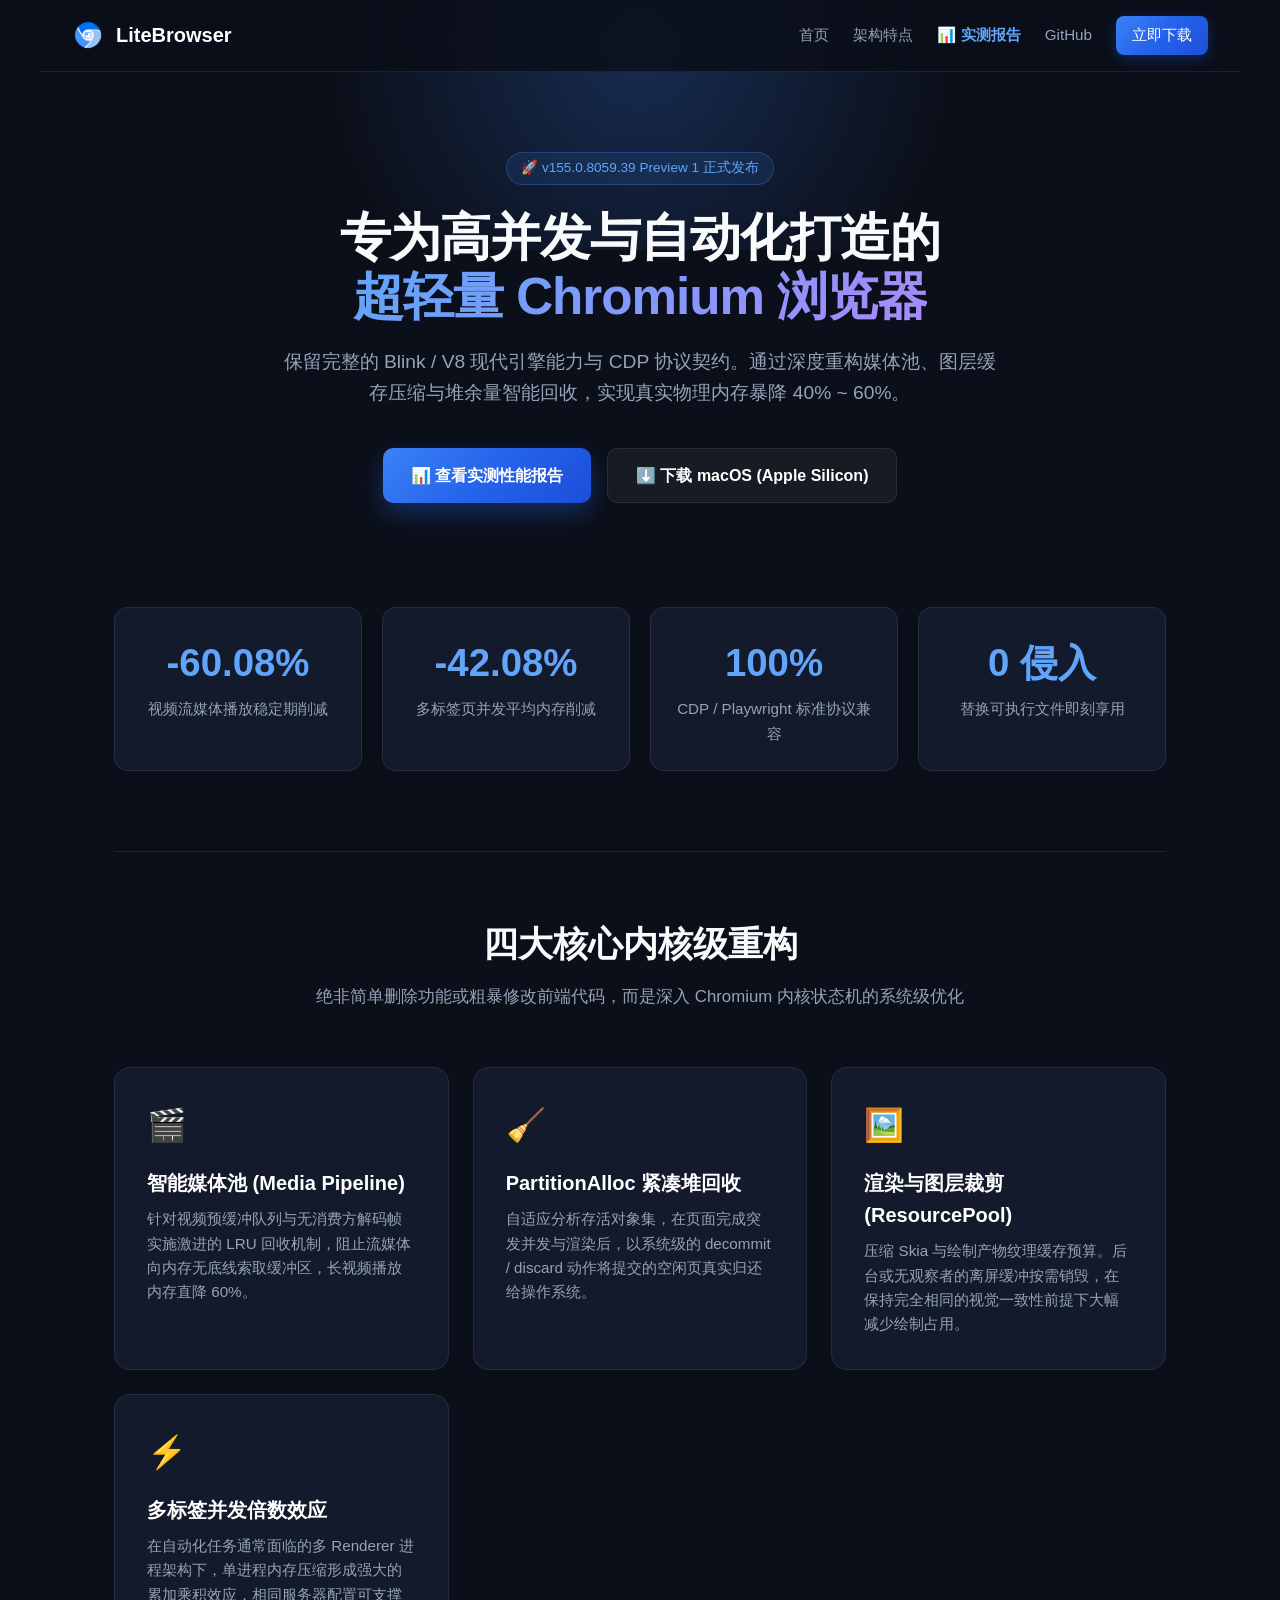
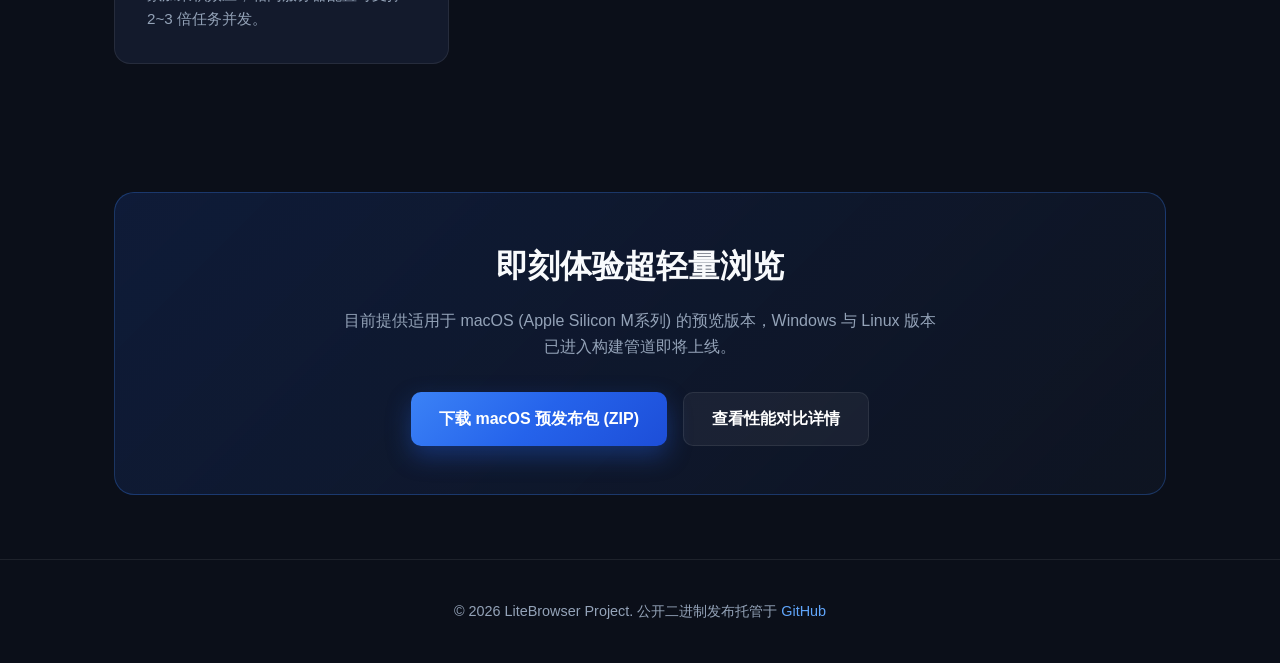
==== index.html @ 57f7289c "Add official website and performance benchmark page with AI prompt" ====
<!DOCTYPE html>
<html lang="zh-CN">
<head>
  <meta charset="UTF-8">
  <meta name="viewport" content="width=device-width, initial-scale=1.0">
  <title>LiteBrowser - 面向高并发与自动化的超轻量低内存浏览器</title>
  <link rel="icon" type="image/png" href="assets/logo.png">
  <style>
    :root {
      --bg: #0b0f19;
      --card-bg: rgba(23, 32, 54, 0.7);
      --border: rgba(255, 255, 255, 0.08);
      --primary: #3b82f6;
      --primary-gradient: linear-gradient(135deg, #3b82f6 0%, #2563eb 50%, #1d4ed8 100%);
      --accent: #10b981;
      --text: #f8fafc;
      --text-muted: #94a3b8;
    }
    * { box-sizing: border-box; margin: 0; padding: 0; font-family: -apple-system, BlinkMacSystemFont, "Segoe UI", Roboto, Helvetica, Arial, sans-serif; }
    body { background-color: var(--bg); color: var(--text); line-height: 1.6; overflow-x: hidden; }
    
    /* 背景装饰渐变 */
    .glow-bg {
      position: absolute;
      top: -150px;
      left: 50%;
      transform: translateX(-50%);
      width: 800px;
      height: 400px;
      background: radial-gradient(circle, rgba(59, 130, 246, 0.25) 0%, rgba(11, 15, 25, 0) 70%);
      pointer-events: none;
      z-index: 0;
    }

    nav {
      position: sticky;
      top: 0;
      backdrop-filter: blur(12px);
      background: rgba(11, 15, 25, 0.85);
      border-bottom: 1px solid var(--border);
      z-index: 100;
      padding: 1rem 2rem;
      display: flex;
      justify-content: space-between;
      align-items: center;
      max-width: 1200px;
      margin: 0 auto;
    }
    .logo-container { display: flex; align-items: center; gap: 0.75rem; text-decoration: none; color: #fff; font-weight: 700; font-size: 1.25rem; }
    .logo-container img { width: 32px; height: 32px; border-radius: 6px; }
    .nav-links { display: flex; gap: 1.5rem; align-items: center; }
    .nav-links a { color: var(--text-muted); text-decoration: none; font-size: 0.95rem; transition: color 0.2s; }
    .nav-links a:hover { color: #fff; }
    .btn-nav {
      background: var(--primary-gradient);
      color: #fff !important;
      padding: 0.45rem 1rem;
      border-radius: 8px;
      font-weight: 500;
      box-shadow: 0 4px 14px rgba(37, 99, 235, 0.3);
    }

    .container { max-width: 1100px; margin: 0 auto; padding: 0 1.5rem; position: relative; z-index: 1; }

    /* Hero Section */
    .hero { text-align: center; padding: 5rem 0 3.5rem; }
    .badge {
      display: inline-flex;
      align-items: center;
      gap: 0.5rem;
      background: rgba(59, 130, 246, 0.12);
      border: 1px solid rgba(59, 130, 246, 0.3);
      color: #60a5fa;
      padding: 0.3rem 0.9rem;
      border-radius: 999px;
      font-size: 0.85rem;
      margin-bottom: 1.5rem;
    }
    .hero h1 { font-size: 3.2rem; font-weight: 800; letter-spacing: -0.02em; line-height: 1.15; margin-bottom: 1.25rem; }
    .hero h1 span { background: linear-gradient(135deg, #60a5fa 0%, #a78bfa 100%); -webkit-background-clip: text; -webkit-text-fill-color: transparent; }
    .hero p { font-size: 1.2rem; color: var(--text-muted); max-width: 720px; margin: 0 auto 2.5rem; }
    .hero-actions { display: flex; justify-content: center; gap: 1rem; flex-wrap: wrap; }
    .btn {
      display: inline-flex;
      align-items: center;
      gap: 0.5rem;
      padding: 0.85rem 1.75rem;
      border-radius: 10px;
      font-size: 1rem;
      font-weight: 600;
      text-decoration: none;
      transition: transform 0.15s, box-shadow 0.15s;
    }
    .btn-primary {
      background: var(--primary-gradient);
      color: #fff;
      box-shadow: 0 10px 25px rgba(37, 99, 235, 0.35);
    }
    .btn-primary:hover { transform: translateY(-2px); box-shadow: 0 12px 30px rgba(37, 99, 235, 0.45); }
    .btn-secondary {
      background: rgba(255, 255, 255, 0.05);
      border: 1px solid var(--border);
      color: #fff;
    }
    .btn-secondary:hover { background: rgba(255, 255, 255, 0.1); transform: translateY(-2px); }

    /* Stats Grid */
    .stats-grid { display: grid; grid-template-columns: repeat(auto-fit, minmax(220px, 1fr)); gap: 1.25rem; margin: 3rem 0 5rem; }
    .stat-card {
      background: var(--card-bg);
      border: 1px solid var(--border);
      border-radius: 14px;
      padding: 1.5rem;
      text-align: center;
      backdrop-filter: blur(8px);
    }
    .stat-number { font-size: 2.4rem; font-weight: 800; color: #60a5fa; margin-bottom: 0.25rem; }
    .stat-label { font-size: 0.95rem; color: var(--text-muted); }

    /* Features */
    .features-section { padding: 4rem 0; border-top: 1px solid var(--border); }
    .section-title { text-align: center; margin-bottom: 3.5rem; }
    .section-title h2 { font-size: 2.2rem; font-weight: 700; margin-bottom: 0.75rem; }
    .section-title p { color: var(--text-muted); font-size: 1.05rem; }
    
    .features-grid { display: grid; grid-template-columns: repeat(auto-fit, minmax(300px, 1fr)); gap: 1.5rem; }
    .feature-card {
      background: var(--card-bg);
      border: 1px solid var(--border);
      border-radius: 16px;
      padding: 2rem;
      transition: border-color 0.2s;
    }
    .feature-card:hover { border-color: rgba(59, 130, 246, 0.4); }
    .feature-icon { font-size: 2rem; margin-bottom: 1rem; }
    .feature-card h3 { font-size: 1.25rem; font-weight: 600; margin-bottom: 0.5rem; color: #fff; }
    .feature-card p { color: var(--text-muted); font-size: 0.95rem; line-height: 1.6; }

    /* Download Banner */
    .download-section {
      background: linear-gradient(135deg, rgba(37, 99, 235, 0.15) 0%, rgba(17, 24, 39, 0.6) 100%);
      border: 1px solid rgba(59, 130, 246, 0.3);
      border-radius: 20px;
      padding: 3rem 2rem;
      text-align: center;
      margin: 4rem 0;
    }
    .download-section h2 { font-size: 2rem; margin-bottom: 1rem; }
    .download-section p { color: var(--text-muted); max-width: 600px; margin: 0 auto 2rem; }

    footer {
      border-top: 1px solid var(--border);
      padding: 2.5rem 0;
      text-align: center;
      color: var(--text-muted);
      font-size: 0.9rem;
    }
    footer a { color: #60a5fa; text-decoration: none; }
  </style>
</head>
<body>
  <div class="glow-bg"></div>

  <nav>
    <a href="index.html" class="logo-container">
      <img src="assets/logo.png" alt="LiteBrowser Logo">
      <span>LiteBrowser</span>
    </a>
    <div class="nav-links">
      <a href="index.html">首页</a>
      <a href="#features">架构特点</a>
      <a href="benchmark.html" style="color: #60a5fa; font-weight: 600;">📊 实测报告</a>
      <a href="https://github.com/hikariCodeAi/litebrowser" target="_blank">GitHub</a>
      <a href="https://github.com/hikariCodeAi/litebrowser/releases" target="_blank" class="btn-nav">立即下载</a>
    </div>
  </nav>

  <div class="container">
    <section class="hero">
      <div class="badge">🚀 v155.0.8059.39 Preview 1 正式发布</div>
      <h1>专为高并发与自动化打造的<br><span>超轻量 Chromium 浏览器</span></h1>
      <p>保留完整的 Blink / V8 现代引擎能力与 CDP 协议契约。通过深度重构媒体池、图层缓存压缩与堆余量智能回收，实现真实物理内存暴降 40% ~ 60%。</p>
      <div class="hero-actions">
        <a href="benchmark.html" class="btn btn-primary">📊 查看实测性能报告</a>
        <a href="https://github.com/hikariCodeAi/litebrowser/releases/tag/macos-arm64-155.0.8059.39-preview.1" class="btn btn-secondary">⬇️ 下载 macOS (Apple Silicon)</a>
      </div>
    </section>

    <div class="stats-grid">
      <div class="stat-card">
        <div class="stat-number">-60.08%</div>
        <div class="stat-label">视频流媒体播放稳定期削减</div>
      </div>
      <div class="stat-card">
        <div class="stat-number">-42.08%</div>
        <div class="stat-label">多标签页并发平均内存削减</div>
      </div>
      <div class="stat-card">
        <div class="stat-number">100%</div>
        <div class="stat-label">CDP / Playwright 标准协议兼容</div>
      </div>
      <div class="stat-card">
        <div class="stat-number">0 侵入</div>
        <div class="stat-label">替换可执行文件即刻享用</div>
      </div>
    </div>

    <section id="features" class="features-section">
      <div class="section-title">
        <h2>四大核心内核级重构</h2>
        <p>绝非简单删除功能或粗暴修改前端代码，而是深入 Chromium 内核状态机的系统级优化</p>
      </div>
      <div class="features-grid">
        <div class="feature-card">
          <div class="feature-icon">🎬</div>
          <h3>智能媒体池 (Media Pipeline)</h3>
          <p>针对视频预缓冲队列与无消费方解码帧实施激进的 LRU 回收机制，阻止流媒体向内存无底线索取缓冲区，长视频播放内存直降 60%。</p>
        </div>
        <div class="feature-card">
          <div class="feature-icon">🧹</div>
          <h3>PartitionAlloc 紧凑堆回收</h3>
          <p>自适应分析存活对象集，在页面完成突发并发与渲染后，以系统级的 decommit / discard 动作将提交的空闲页真实归还给操作系统。</p>
        </div>
        <div class="feature-card">
          <div class="feature-icon">🖼️</div>
          <h3>渲染与图层裁剪 (ResourcePool)</h3>
          <p>压缩 Skia 与绘制产物纹理缓存预算。后台或无观察者的离屏缓冲按需销毁，在保持完全相同的视觉一致性前提下大幅减少绘制占用。</p>
        </div>
        <div class="feature-card">
          <div class="feature-icon">⚡</div>
          <h3>多标签并发倍数效应</h3>
          <p>在自动化任务通常面临的多 Renderer 进程架构下，单进程内存压缩形成强大的累加乘积效应，相同服务器配置可支撑 2~3 倍任务并发。</p>
        </div>
      </div>
    </section>

    <section class="download-section">
      <h2>即刻体验超轻量浏览</h2>
      <p>目前提供适用于 macOS (Apple Silicon M系列) 的预览版本，Windows 与 Linux 版本已进入构建管道即将上线。</p>
      <div style="display: flex; justify-content: center; gap: 1rem; flex-wrap: wrap;">
        <a href="https://github.com/hikariCodeAi/litebrowser/releases/tag/macos-arm64-155.0.8059.39-preview.1" class="btn btn-primary">下载 macOS 预发布包 (ZIP)</a>
        <a href="benchmark.html" class="btn btn-secondary">查看性能对比详情</a>
      </div>
    </section>
  </div>

  <footer>
    <div class="container">
      <p>&copy; 2026 LiteBrowser Project. 公开二进制发布托管于 <a href="https://github.com/hikariCodeAi/litebrowser" target="_blank">GitHub</a></p>
    </div>
  </footer>
</body>
</html>
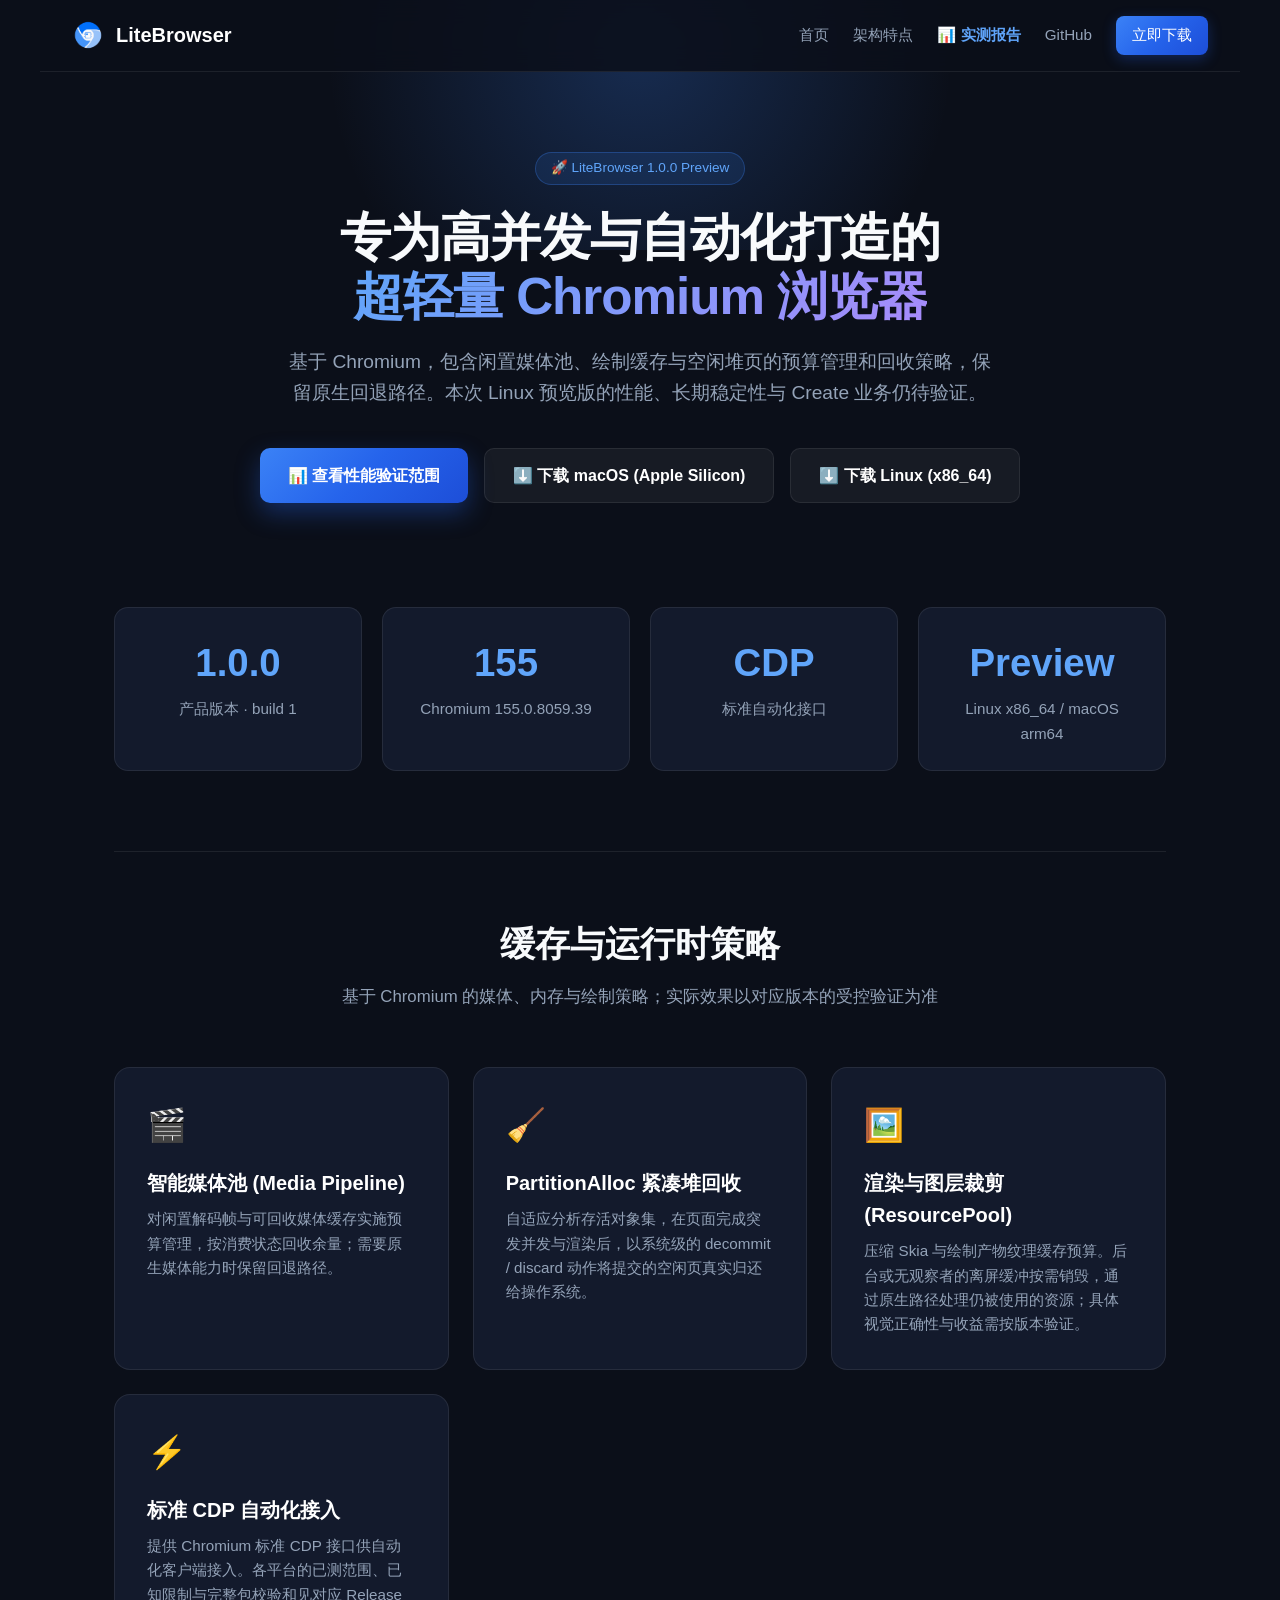
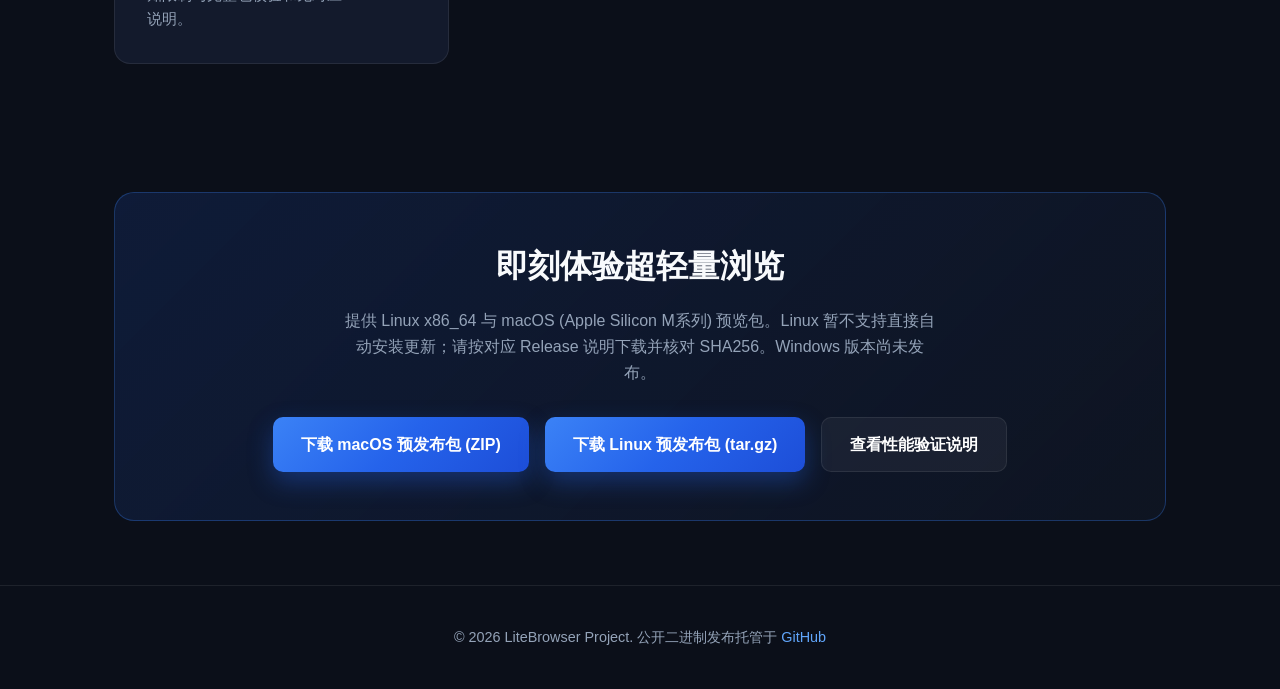
==== commit 9e8e962b: "Publish Linux 1.0.0 preview downloads and verified scope" ====
--- a/index.html
+++ b/index.html
@@ -169,7 +169,7 @@
     <div class="nav-links">
       <a href="index.html">首页</a>
       <a href="#features">架构特点</a>
-      <a href="benchmark.html" style="color: #60a5fa; font-weight: 600;">📊 实测报告</a>
+      <a href="https://github.com/hikariCodeAi/litebrowser/blob/main/docs/performance-report.md" style="color: #60a5fa; font-weight: 600;">📊 实测报告</a>
       <a href="https://github.com/hikariCodeAi/litebrowser" target="_blank">GitHub</a>
       <a href="https://github.com/hikariCodeAi/litebrowser/releases" target="_blank" class="btn-nav">立即下载</a>
     </div>
@@ -177,44 +177,45 @@
 
   <div class="container">
     <section class="hero">
-      <div class="badge">🚀 v155.0.8059.39 Preview 1 正式发布</div>
+      <div class="badge">🚀 LiteBrowser 1.0.0 Preview</div>
       <h1>专为高并发与自动化打造的<br><span>超轻量 Chromium 浏览器</span></h1>
-      <p>保留完整的 Blink / V8 现代引擎能力与 CDP 协议契约。通过深度重构媒体池、图层缓存压缩与堆余量智能回收，实现真实物理内存暴降 40% ~ 60%。</p>
+      <p>基于 Chromium，包含闲置媒体池、绘制缓存与空闲堆页的预算管理和回收策略，保留原生回退路径。本次 Linux 预览版的性能、长期稳定性与 Create 业务仍待验证。</p>
       <div class="hero-actions">
-        <a href="benchmark.html" class="btn btn-primary">📊 查看实测性能报告</a>
+        <a href="https://github.com/hikariCodeAi/litebrowser/blob/main/docs/performance-report.md" class="btn btn-primary">📊 查看性能验证范围</a>
         <a href="https://github.com/hikariCodeAi/litebrowser/releases/tag/macos-arm64-155.0.8059.39-preview.1" class="btn btn-secondary">⬇️ 下载 macOS (Apple Silicon)</a>
+        <a href="https://github.com/hikariCodeAi/litebrowser/releases/tag/linux-x86_64-1.0.0-preview.1" class="btn btn-secondary">⬇️ 下载 Linux (x86_64)</a>
       </div>
     </section>
 
     <div class="stats-grid">
       <div class="stat-card">
-        <div class="stat-number">-60.08%</div>
-        <div class="stat-label">视频流媒体播放稳定期削减</div>
-      </div>
-      <div class="stat-card">
-        <div class="stat-number">-42.08%</div>
-        <div class="stat-label">多标签页并发平均内存削减</div>
-      </div>
-      <div class="stat-card">
-        <div class="stat-number">100%</div>
-        <div class="stat-label">CDP / Playwright 标准协议兼容</div>
-      </div>
-      <div class="stat-card">
-        <div class="stat-number">0 侵入</div>
-        <div class="stat-label">替换可执行文件即刻享用</div>
+        <div class="stat-number">1.0.0</div>
+        <div class="stat-label">产品版本 · build 1</div>
+      </div>
+      <div class="stat-card">
+        <div class="stat-number">155</div>
+        <div class="stat-label">Chromium 155.0.8059.39</div>
+      </div>
+      <div class="stat-card">
+        <div class="stat-number">CDP</div>
+        <div class="stat-label">标准自动化接口</div>
+      </div>
+      <div class="stat-card">
+        <div class="stat-number">Preview</div>
+        <div class="stat-label">Linux x86_64 / macOS arm64</div>
       </div>
     </div>
 
     <section id="features" class="features-section">
       <div class="section-title">
-        <h2>四大核心内核级重构</h2>
-        <p>绝非简单删除功能或粗暴修改前端代码，而是深入 Chromium 内核状态机的系统级优化</p>
+        <h2>缓存与运行时策略</h2>
+        <p>基于 Chromium 的媒体、内存与绘制策略；实际效果以对应版本的受控验证为准</p>
       </div>
       <div class="features-grid">
         <div class="feature-card">
           <div class="feature-icon">🎬</div>
           <h3>智能媒体池 (Media Pipeline)</h3>
-          <p>针对视频预缓冲队列与无消费方解码帧实施激进的 LRU 回收机制，阻止流媒体向内存无底线索取缓冲区，长视频播放内存直降 60%。</p>
+          <p>对闲置解码帧与可回收媒体缓存实施预算管理，按消费状态回收余量；需要原生媒体能力时保留回退路径。</p>
         </div>
         <div class="feature-card">
           <div class="feature-icon">🧹</div>
@@ -224,22 +225,23 @@
         <div class="feature-card">
           <div class="feature-icon">🖼️</div>
           <h3>渲染与图层裁剪 (ResourcePool)</h3>
-          <p>压缩 Skia 与绘制产物纹理缓存预算。后台或无观察者的离屏缓冲按需销毁，在保持完全相同的视觉一致性前提下大幅减少绘制占用。</p>
+          <p>压缩 Skia 与绘制产物纹理缓存预算。后台或无观察者的离屏缓冲按需销毁，通过原生路径处理仍被使用的资源；具体视觉正确性与收益需按版本验证。</p>
         </div>
         <div class="feature-card">
           <div class="feature-icon">⚡</div>
-          <h3>多标签并发倍数效应</h3>
-          <p>在自动化任务通常面临的多 Renderer 进程架构下，单进程内存压缩形成强大的累加乘积效应，相同服务器配置可支撑 2~3 倍任务并发。</p>
+          <h3>标准 CDP 自动化接入</h3>
+          <p>提供 Chromium 标准 CDP 接口供自动化客户端接入。各平台的已测范围、已知限制与完整包校验和见对应 Release 说明。</p>
         </div>
       </div>
     </section>
 
     <section class="download-section">
       <h2>即刻体验超轻量浏览</h2>
-      <p>目前提供适用于 macOS (Apple Silicon M系列) 的预览版本，Windows 与 Linux 版本已进入构建管道即将上线。</p>
+      <p>提供 Linux x86_64 与 macOS (Apple Silicon M系列) 预览包。Linux 暂不支持直接自动安装更新；请按对应 Release 说明下载并核对 SHA256。Windows 版本尚未发布。</p>
       <div style="display: flex; justify-content: center; gap: 1rem; flex-wrap: wrap;">
         <a href="https://github.com/hikariCodeAi/litebrowser/releases/tag/macos-arm64-155.0.8059.39-preview.1" class="btn btn-primary">下载 macOS 预发布包 (ZIP)</a>
-        <a href="benchmark.html" class="btn btn-secondary">查看性能对比详情</a>
+        <a href="https://github.com/hikariCodeAi/litebrowser/releases/tag/linux-x86_64-1.0.0-preview.1" class="btn btn-primary">下载 Linux 预发布包 (tar.gz)</a>
+        <a href="https://github.com/hikariCodeAi/litebrowser/blob/main/docs/performance-report.md" class="btn btn-secondary">查看性能验证说明</a>
       </div>
     </section>
   </div>
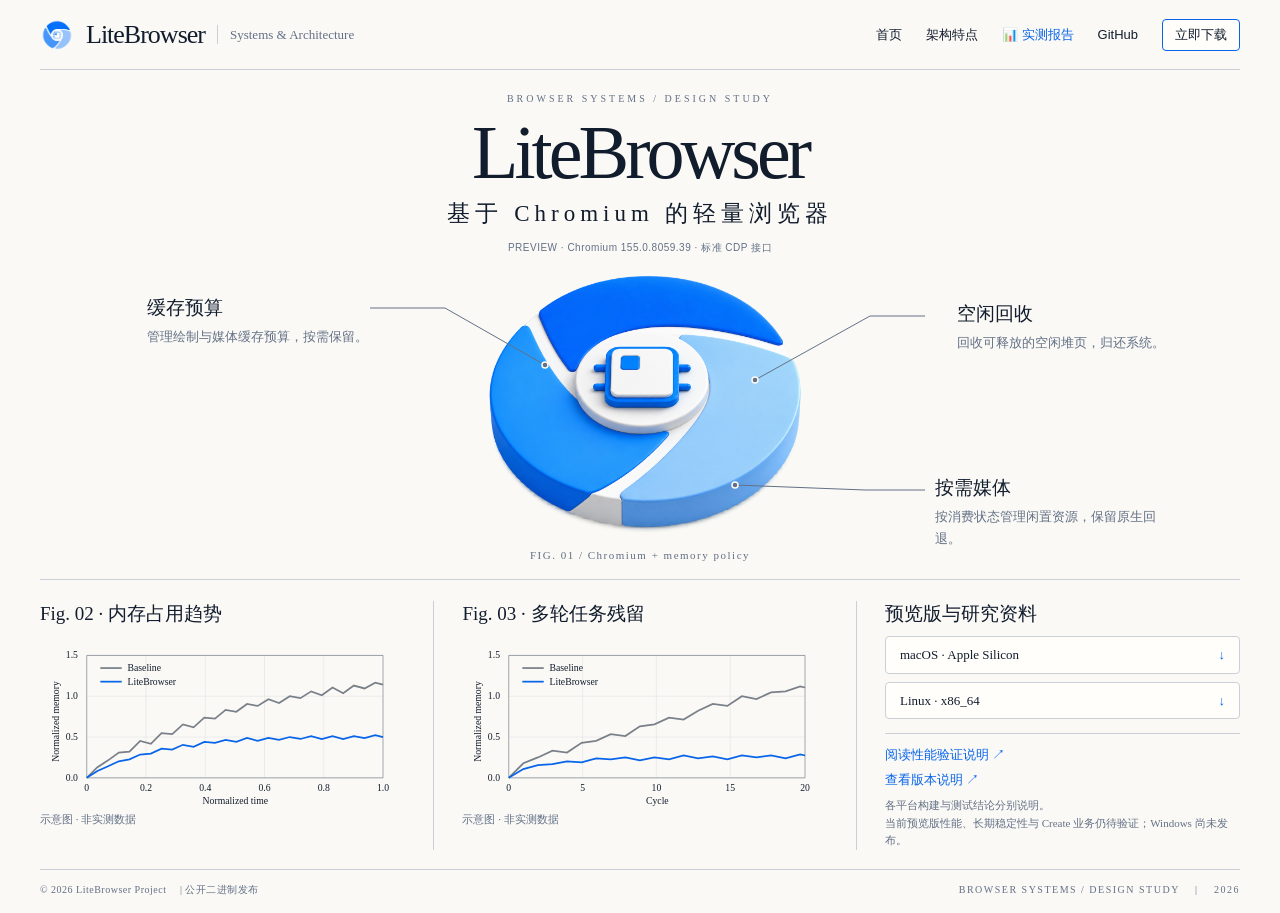
==== commit 8f1454bb: "Redesign release homepage as a single-screen academic layout" ====
--- a/index.html
+++ b/index.html
@@ -1,255 +1,799 @@
 <!DOCTYPE html>
 <html lang="zh-CN">
-<head>
-  <meta charset="UTF-8">
-  <meta name="viewport" content="width=device-width, initial-scale=1.0">
-  <title>LiteBrowser - 面向高并发与自动化的超轻量低内存浏览器</title>
-  <link rel="icon" type="image/png" href="assets/logo.png">
-  <style>
-    :root {
-      --bg: #0b0f19;
-      --card-bg: rgba(23, 32, 54, 0.7);
-      --border: rgba(255, 255, 255, 0.08);
-      --primary: #3b82f6;
-      --primary-gradient: linear-gradient(135deg, #3b82f6 0%, #2563eb 50%, #1d4ed8 100%);
-      --accent: #10b981;
-      --text: #f8fafc;
-      --text-muted: #94a3b8;
-    }
-    * { box-sizing: border-box; margin: 0; padding: 0; font-family: -apple-system, BlinkMacSystemFont, "Segoe UI", Roboto, Helvetica, Arial, sans-serif; }
-    body { background-color: var(--bg); color: var(--text); line-height: 1.6; overflow-x: hidden; }
-    
-    /* 背景装饰渐变 */
-    .glow-bg {
-      position: absolute;
-      top: -150px;
-      left: 50%;
-      transform: translateX(-50%);
-      width: 800px;
-      height: 400px;
-      background: radial-gradient(circle, rgba(59, 130, 246, 0.25) 0%, rgba(11, 15, 25, 0) 70%);
-      pointer-events: none;
-      z-index: 0;
-    }
-
-    nav {
-      position: sticky;
-      top: 0;
-      backdrop-filter: blur(12px);
-      background: rgba(11, 15, 25, 0.85);
-      border-bottom: 1px solid var(--border);
-      z-index: 100;
-      padding: 1rem 2rem;
-      display: flex;
-      justify-content: space-between;
-      align-items: center;
-      max-width: 1200px;
-      margin: 0 auto;
-    }
-    .logo-container { display: flex; align-items: center; gap: 0.75rem; text-decoration: none; color: #fff; font-weight: 700; font-size: 1.25rem; }
-    .logo-container img { width: 32px; height: 32px; border-radius: 6px; }
-    .nav-links { display: flex; gap: 1.5rem; align-items: center; }
-    .nav-links a { color: var(--text-muted); text-decoration: none; font-size: 0.95rem; transition: color 0.2s; }
-    .nav-links a:hover { color: #fff; }
-    .btn-nav {
-      background: var(--primary-gradient);
-      color: #fff !important;
-      padding: 0.45rem 1rem;
-      border-radius: 8px;
-      font-weight: 500;
-      box-shadow: 0 4px 14px rgba(37, 99, 235, 0.3);
-    }
-
-    .container { max-width: 1100px; margin: 0 auto; padding: 0 1.5rem; position: relative; z-index: 1; }
-
-    /* Hero Section */
-    .hero { text-align: center; padding: 5rem 0 3.5rem; }
-    .badge {
-      display: inline-flex;
-      align-items: center;
-      gap: 0.5rem;
-      background: rgba(59, 130, 246, 0.12);
-      border: 1px solid rgba(59, 130, 246, 0.3);
-      color: #60a5fa;
-      padding: 0.3rem 0.9rem;
-      border-radius: 999px;
-      font-size: 0.85rem;
-      margin-bottom: 1.5rem;
-    }
-    .hero h1 { font-size: 3.2rem; font-weight: 800; letter-spacing: -0.02em; line-height: 1.15; margin-bottom: 1.25rem; }
-    .hero h1 span { background: linear-gradient(135deg, #60a5fa 0%, #a78bfa 100%); -webkit-background-clip: text; -webkit-text-fill-color: transparent; }
-    .hero p { font-size: 1.2rem; color: var(--text-muted); max-width: 720px; margin: 0 auto 2.5rem; }
-    .hero-actions { display: flex; justify-content: center; gap: 1rem; flex-wrap: wrap; }
-    .btn {
-      display: inline-flex;
-      align-items: center;
-      gap: 0.5rem;
-      padding: 0.85rem 1.75rem;
-      border-radius: 10px;
-      font-size: 1rem;
-      font-weight: 600;
-      text-decoration: none;
-      transition: transform 0.15s, box-shadow 0.15s;
-    }
-    .btn-primary {
-      background: var(--primary-gradient);
-      color: #fff;
-      box-shadow: 0 10px 25px rgba(37, 99, 235, 0.35);
-    }
-    .btn-primary:hover { transform: translateY(-2px); box-shadow: 0 12px 30px rgba(37, 99, 235, 0.45); }
-    .btn-secondary {
-      background: rgba(255, 255, 255, 0.05);
-      border: 1px solid var(--border);
-      color: #fff;
-    }
-    .btn-secondary:hover { background: rgba(255, 255, 255, 0.1); transform: translateY(-2px); }
-
-    /* Stats Grid */
-    .stats-grid { display: grid; grid-template-columns: repeat(auto-fit, minmax(220px, 1fr)); gap: 1.25rem; margin: 3rem 0 5rem; }
-    .stat-card {
-      background: var(--card-bg);
-      border: 1px solid var(--border);
-      border-radius: 14px;
-      padding: 1.5rem;
-      text-align: center;
-      backdrop-filter: blur(8px);
-    }
-    .stat-number { font-size: 2.4rem; font-weight: 800; color: #60a5fa; margin-bottom: 0.25rem; }
-    .stat-label { font-size: 0.95rem; color: var(--text-muted); }
-
-    /* Features */
-    .features-section { padding: 4rem 0; border-top: 1px solid var(--border); }
-    .section-title { text-align: center; margin-bottom: 3.5rem; }
-    .section-title h2 { font-size: 2.2rem; font-weight: 700; margin-bottom: 0.75rem; }
-    .section-title p { color: var(--text-muted); font-size: 1.05rem; }
-    
-    .features-grid { display: grid; grid-template-columns: repeat(auto-fit, minmax(300px, 1fr)); gap: 1.5rem; }
-    .feature-card {
-      background: var(--card-bg);
-      border: 1px solid var(--border);
-      border-radius: 16px;
-      padding: 2rem;
-      transition: border-color 0.2s;
-    }
-    .feature-card:hover { border-color: rgba(59, 130, 246, 0.4); }
-    .feature-icon { font-size: 2rem; margin-bottom: 1rem; }
-    .feature-card h3 { font-size: 1.25rem; font-weight: 600; margin-bottom: 0.5rem; color: #fff; }
-    .feature-card p { color: var(--text-muted); font-size: 0.95rem; line-height: 1.6; }
-
-    /* Download Banner */
-    .download-section {
-      background: linear-gradient(135deg, rgba(37, 99, 235, 0.15) 0%, rgba(17, 24, 39, 0.6) 100%);
-      border: 1px solid rgba(59, 130, 246, 0.3);
-      border-radius: 20px;
-      padding: 3rem 2rem;
-      text-align: center;
-      margin: 4rem 0;
-    }
-    .download-section h2 { font-size: 2rem; margin-bottom: 1rem; }
-    .download-section p { color: var(--text-muted); max-width: 600px; margin: 0 auto 2rem; }
-
-    footer {
-      border-top: 1px solid var(--border);
-      padding: 2.5rem 0;
-      text-align: center;
-      color: var(--text-muted);
-      font-size: 0.9rem;
-    }
-    footer a { color: #60a5fa; text-decoration: none; }
-  </style>
-</head>
-<body>
-  <div class="glow-bg"></div>
-
-  <nav>
-    <a href="index.html" class="logo-container">
-      <img src="assets/logo.png" alt="LiteBrowser Logo">
-      <span>LiteBrowser</span>
-    </a>
-    <div class="nav-links">
-      <a href="index.html">首页</a>
-      <a href="#features">架构特点</a>
-      <a href="https://github.com/hikariCodeAi/litebrowser/blob/main/docs/performance-report.md" style="color: #60a5fa; font-weight: 600;">📊 实测报告</a>
-      <a href="https://github.com/hikariCodeAi/litebrowser" target="_blank">GitHub</a>
-      <a href="https://github.com/hikariCodeAi/litebrowser/releases" target="_blank" class="btn-nav">立即下载</a>
+  <head>
+    <meta charset="UTF-8">
+    <meta name="viewport" content="width=device-width, initial-scale=1.0">
+    <title>
+      LiteBrowser · 基于 Chromium 的轻量浏览器
+    </title>
+    <meta name="description" content="LiteBrowser 预览版下载、Chromium 内存策略介绍与各平台性能验证说明。">
+    <link rel="icon" type="image/png" href="assets/logo.png">
+    <link rel="stylesheet" href="design-variables.css">
+    <link rel="stylesheet" href="motion-variables.css">
+    <style>
+      * {
+        box-sizing:border-box;
+      }
+      body {
+        margin:0;
+        background:var(--page-bg);
+        color:var(--text);
+        font-family:var(--font-body);
+        font-size:var(--text-base);
+        line-height:1.5;
+      }
+      a {
+        color:var(--brand);
+        text-decoration:none;
+      }
+      a:hover {
+        text-decoration:underline;
+      }
+      a:focus-visible,button:focus-visible {
+        outline:2px solid var(--focus);
+        outline-offset:4px;
+      }
+      p,h1,h2,h3,figure {
+        margin:0;
+      }
+      .page {
+        max-width:1440px;
+        margin:auto;
+        padding:0 var(--page-x);
+      }
+      .topbar {
+        display:flex;
+        align-items:center;
+        justify-content:space-between;
+        gap:var(--section-y);
+        min-height:70px;
+        border-bottom:1px solid var(--border);
+      }
+      .brand {
+        display:flex;
+        align-items:center;
+        gap:var(--field-gap);
+        color:var(--text);
+        white-space:nowrap;
+      }
+      .brand-image {
+        display:block;
+        object-fit:contain;
+      }
+      .brand .brand-image {
+        width:34px;
+        height:34px;
+      }
+      .brand-name {
+        font-family:var(--font-heading);
+        font-size:26px;
+        letter-spacing:-1px;
+      }
+      .brand-note {
+        border-left:1px solid var(--border);
+        padding-left:var(--field-gap);
+        color:var(--muted-text);
+        font-size:var(--text-sm);
+      }
+      .nav-links {
+        display:flex;
+        align-items:center;
+        gap:24px;
+        font-family:var(--font-label);
+        font-size:var(--text-sm);
+      }
+      .nav-links a {
+        color:var(--text);
+        white-space:nowrap;
+      }
+      .nav-links .report {
+        color:var(--brand);
+      }
+      .button {
+        display:inline-flex;
+        align-items:center;
+        justify-content:center;
+        gap:var(--field-gap);
+        min-height:var(--control-height);
+        padding:8px 14px;
+        border:1px solid var(--border);
+        border-radius:var(--radius);
+        font:inherit;
+        color:var(--text);
+        background:var(--panel-bg);
+        transition:background-color var(--motion-fast) var(--motion-ease),border-color var(--motion-fast) var(--motion-ease);
+      }
+      .button:hover {
+        background:var(--page-bg);
+        border-color:var(--brand);
+        text-decoration:none;
+      }
+      .button--primary {
+        border-color:var(--brand);
+        color:var(--brand);
+      }
+      .button--small {
+        min-height:32px;
+        padding:4px 12px;
+      }
+      .button--full {
+        width:100%;
+      }
+      .button:disabled,.button[aria-disabled=true] {
+        opacity:.5;
+        pointer-events:none;
+      }
+      .button[aria-busy=true] {
+        cursor:progress;
+      }
+      .icon {
+        width:18px;
+        height:18px;
+        display:inline-block;
+        flex:none;
+      }
+      .intro {
+        text-align:center;
+        padding-top:21px;
+      }
+      .eyebrow {
+        color:var(--muted-text);
+        font-size:10px;
+        letter-spacing:3px;
+      }
+      .intro h1 {
+        font-family:var(--font-heading);
+        font-weight:400;
+        font-size:76px;
+        letter-spacing:-4px;
+        line-height:1.12;
+        margin-top:4px;
+      }
+      .subtitle {
+        font-size:23px;
+        letter-spacing:5px;
+        margin-top:2px;
+      }
+      .version {
+        font-family:var(--font-label);
+        font-size:10px;
+        color:var(--muted-text);
+        margin-top:8px;
+        letter-spacing:.5px;
+      }
+      .visual {
+        height:310px;
+        position:relative;
+        max-width:1050px;
+        margin:0 auto;
+      }
+      .hero-image {
+        width:460px;
+        height:300px;
+        position:absolute;
+        left:50%;
+        top:0;
+        transform:translateX(-50%);
+        object-fit:contain;
+      }
+      .annotation {
+        position:absolute;
+        z-index:1;
+        max-width:230px;
+        font-size:var(--text-sm);
+        color:var(--muted-text);
+        line-height:1.7;
+      }
+      .annotation strong {
+        display:block;
+        font-weight:400;
+        font-size:var(--text-lg);
+        color:var(--text);
+        margin-bottom:2px;
+      }
+      .annotation--cache {
+        left:3%;
+        top:12%;
+      }
+      .annotation--idle {
+        right:0;
+        top:14%;
+      }
+      .annotation--media {
+        right:0;
+        top:70%;
+      }
+      .leaders {
+        position:absolute;
+        inset:0;
+        width:100%;
+        height:100%;
+        pointer-events:none;
+      }
+      .leaders path {
+        fill:none;
+        stroke:var(--muted-text);
+        stroke-width:1;
+        vector-effect:non-scaling-stroke;
+      }
+      .leaders circle {
+        fill:var(--muted-text);
+        stroke:var(--page-bg);
+        stroke-width:1.5;
+        vector-effect:non-scaling-stroke;
+      }
+      .figure-caption {
+        position:absolute;
+        bottom:1px;
+        left:0;
+        right:0;
+        text-align:center;
+        color:var(--muted-text);
+        font-size:11px;
+        letter-spacing:1.5px;
+      }
+      .research {
+        display:grid;
+        grid-template-columns:1fr 1fr .9fr;
+        border-top:1px solid var(--border);
+        margin-top:14px;
+        padding:21px 0 19px;
+        gap:28px;
+      }
+      .chart-panel {
+        padding-right:28px;
+        border-right:1px solid var(--border);
+        min-width:0;
+      }
+      .research h2 {
+        font-size:var(--text-lg);
+        font-weight:400;
+        line-height:1.4;
+        margin-bottom:9px;
+      }
+      .chart {
+        display:block;
+        width:100%;
+        height:170px;
+        overflow:visible;
+      }
+      .chart text {
+        fill:var(--text);
+        font-family:var(--font-heading);
+        font-size:10px;
+      }
+      .chart .grid {
+        stroke:var(--grid);
+        stroke-width:.7;
+      }
+      .chart .axis {
+        stroke:var(--baseline);
+        stroke-width:.7;
+      }
+      .chart .baseline {
+        stroke:var(--baseline);
+        fill:none;
+        stroke-width:1.8;
+      }
+      .chart .lite {
+        stroke:var(--brand);
+        fill:none;
+        stroke-width:1.8;
+      }
+      .illustration-note {
+        font-size:var(--text-xs);
+        color:var(--muted-text);
+        margin-top:5px;
+      }
+      .downloads {
+        min-width:0;
+      }
+      .download-links {
+        display:flex;
+        flex-direction:column;
+        gap:8px;
+      }
+      .download-links .button {
+        justify-content:space-between;
+        font-size:var(--text-sm);
+        min-height:36px;
+      }
+      .platform {
+        display:flex;
+        align-items:center;
+        gap:9px;
+      }
+      .platform-mark {
+        font-family:var(--font-code);
+        font-size:12px;
+        color:var(--muted-text);
+      }
+      .arrow {
+        color:var(--brand);
+        font-family:var(--font-label);
+      }
+      .resources {
+        border-top:1px solid var(--border);
+        margin-top:14px;
+        padding-top:11px;
+        display:flex;
+        flex-direction:column;
+        gap:5px;
+        font-size:var(--text-sm);
+      }
+      .platform-note {
+        font-size:var(--text-xs);
+        color:var(--muted-text);
+        margin-top:8px;
+        line-height:1.6;
+      }
+      .footer {
+        display:flex;
+        justify-content:space-between;
+        align-items:center;
+        border-top:1px solid var(--border);
+        padding:12px 0 16px;
+        color:var(--muted-text);
+        font-size:10px;
+        letter-spacing:.5px;
+      }
+      .footer a {
+        color:inherit;
+      }
+      .footer-study {
+        letter-spacing:1.5px;
+      }
+      @media(min-width:701px) and (max-height:810px) {
+        .topbar {
+          min-height:61px;
+        }
+        .intro {
+          padding-top:4px;
+        }
+        .intro h1 {
+          font-size:54px;
+        }
+        .subtitle {
+          font-size:18px;
+        }
+        .visual {
+          height:247px;
+        }
+        .hero-image {
+          height:240px;
+          width:370px;
+        }
+        .research {
+          margin-top:10px;
+          padding-top:16px;
+          padding-bottom:14px;
+        }
+        .chart {
+          height:149px;
+        }
+      }
+      @media(min-width:1500px) and (min-height:900px) {
+        .intro {
+          padding-top:28px;
+        }
+        .intro h1 {
+          font-size:84px;
+        }
+        .visual {
+          height:355px;
+        }
+        .hero-image {
+          height:345px;
+          width:510px;
+        }
+        .research {
+          padding-top:25px;
+          padding-bottom:24px;
+        }
+        .chart {
+          height:195px;
+        }
+      }
+      @media(max-width:1050px) {
+        .leaders path {
+          d: path("M275 53H330L430 110M770 61H735L640 125M770 235H720L620 230");
+        }
+        .brand-note {
+          display:none;
+        }
+        .nav-links {
+          gap:16px;
+        }
+        .visual {
+          max-width:850px;
+        }
+        .annotation {
+          max-width:185px;
+        }
+        .annotation--cache {
+          left:0;
+        }
+        .hero-image {
+          width:410px;
+        }
+        .research {
+          gap:20px;
+        }
+        .chart-panel {
+          padding-right:20px;
+        }
+      }
+      @media(max-width:700px) {
+        .topbar {
+          padding:16px 0;
+          flex-direction:column;
+          align-items:flex-start;
+          gap:14px;
+        }
+        .nav-links {
+          flex-wrap:wrap;
+          gap:12px 18px;
+          font-size:12px;
+        }
+        .brand-name {
+          font-size:25px;
+        }
+        .intro {
+          padding-top:var(--section-y);
+        }
+        .eyebrow {
+          font-size:8px;
+          letter-spacing:2px;
+        }
+        .intro h1 {
+          font-size:56px;
+          letter-spacing:-3px;
+        }
+        .subtitle {
+          font-size:17px;
+          letter-spacing:2px;
+        }
+        .version {
+          font-size:9px;
+        }
+        .visual {
+          height:auto;
+          display:flex;
+          flex-direction:column;
+          gap:16px;
+          padding-bottom:30px;
+        }
+        .hero-image {
+          position:static;
+          transform:none;
+          width:100%;
+          height:270px;
+          order:0;
+        }
+        .annotation {
+          position:static;
+          max-width:none;
+          font-size:12px;
+          padding-left:12px;
+          border-left:1px solid var(--border);
+        }
+        .annotation strong {
+          font-size:16px;
+          display:inline;
+          margin-right:8px;
+        }
+        .leaders {
+          display:none;
+        }
+        .figure-caption {
+          bottom:0;
+          font-size:9px;
+          letter-spacing:1px;
+        }
+        .research {
+          display:flex;
+          flex-direction:column;
+          margin-top:20px;
+          gap:24px;
+          padding-top:22px;
+        }
+        .chart-panel {
+          padding:0 0 20px;
+          border-right:0;
+          border-bottom:1px solid var(--border);
+        }
+        .chart {
+          height:auto;
+          aspect-ratio:2.05;
+        }
+        .research h2 {
+          font-size:18px;
+        }
+        .downloads {
+          padding-bottom:8px;
+        }
+        .footer {
+          align-items:flex-start;
+          flex-direction:column;
+          gap:8px;
+          font-size:9px;
+        }
+        .footer-study {
+          letter-spacing:1px;
+        }
+      }
+    </style>
+  </head>
+  <body>
+    <div class="page">
+      <header class="topbar">
+        <a class="brand" href="index.html">
+          <img class="brand-image" src="assets/logo.png" alt="LiteBrowser 标志" width="34" height="34">
+          <span class="brand-name">
+            LiteBrowser
+          </span>
+          <span class="brand-note">
+            Systems
+            &amp;
+            Architecture
+          </span>
+        </a>
+        <nav class="nav-links" aria-label="主导航">
+          <a href="index.html">
+            首页
+          </a>
+          <a href="#features">
+            架构特点
+          </a>
+          <a class="report" href="https://github.com/hikariCodeAi/litebrowser/blob/main/docs/performance-report.md">
+            📊 实测报告
+          </a>
+          <a href="https://github.com/hikariCodeAi/litebrowser" target="_blank" rel="noopener">
+            GitHub
+          </a>
+          <a class="button button--small button--primary" href="https://github.com/hikariCodeAi/litebrowser/releases" target="_blank" rel="noopener">
+            立即下载
+          </a>
+        </nav>
+      </header>
+      <main>
+        <section class="intro" aria-labelledby="page-title">
+          <p class="eyebrow">
+            BROWSER SYSTEMS / DESIGN STUDY
+          </p>
+          <h1 id="page-title">
+            LiteBrowser
+          </h1>
+          <p class="subtitle">
+            基于 Chromium 的轻量浏览器
+          </p>
+          <p class="version">
+            PREVIEW · Chromium 155.0.8059.39 · 标准 CDP 接口
+          </p>
+        </section>
+        <figure class="visual" id="features" aria-label="Chromium 内存与媒体策略示意">
+          <img class="brand-image hero-image" src="assets/hero-chip.png" alt="蓝色三瓣 Chromium 圆底与中央白色芯片的立体图" width="1448" height="1086">
+          <svg class="leaders" viewBox="0 0 1050 310" preserveAspectRatio="none" aria-hidden="true">
+            <path d="M255 53H330L430 110M810 61H755L640 125M810 235H750L620 230"/>
+            <circle cx="430" cy="110" r="3"/>
+            <circle cx="640" cy="125" r="3"/>
+            <circle cx="620" cy="230" r="3"/>
+          </svg>
+          <div class="annotation annotation--cache">
+            <strong>
+              缓存预算
+            </strong>
+            管理绘制与媒体缓存预算，按需保留。
+          </div>
+          <div class="annotation annotation--idle">
+            <strong>
+              空闲回收
+            </strong>
+            回收可释放的空闲堆页，归还系统。
+          </div>
+          <div class="annotation annotation--media">
+            <strong>
+              按需媒体
+            </strong>
+            按消费状态管理闲置资源，保留原生回退。
+          </div>
+          <figcaption class="figure-caption">
+            FIG. 01 / Chromium + memory policy
+          </figcaption>
+        </figure>
+        <section class="research" aria-label="示意图与预览版资料">
+          <figure class="chart-panel">
+            <h2>
+              Fig. 02 · 内存占用趋势
+            </h2>
+            <svg class="chart" viewBox="0 0 360 175" role="img" aria-labelledby="trend-title trend-desc">
+              <title id="trend-title">
+                内存占用趋势示意图，非实测数据
+              </title>
+              <desc id="trend-desc">
+                横轴归一化时间，纵轴归一化内存。灰线代表基线示意，蓝线代表 LiteBrowser 策略示意；曲线仅用于解释设计意图，不表示发行版测量结果。
+              </desc>
+              <g class="grid">
+                <path d="M40 20H345M40 62H345M40 104H345M40 146H345M101 20V146M162 20V146M223 20V146M284 20V146"/>
+              </g>
+              <path class="axis" fill="none" d="M40 20H345V146H40Z"/>
+              <g>
+                <text x="31" y="149" text-anchor="end">
+                  0.0
+                </text>
+                <text x="31" y="107" text-anchor="end">
+                  0.5
+                </text>
+                <text x="31" y="65" text-anchor="end">
+                  1.0
+                </text>
+                <text x="31" y="23" text-anchor="end">
+                  1.5
+                </text>
+                <text x="40" y="160" text-anchor="middle">
+                  0
+                </text>
+                <text x="101" y="160" text-anchor="middle">
+                  0.2
+                </text>
+                <text x="162" y="160" text-anchor="middle">
+                  0.4
+                </text>
+                <text x="223" y="160" text-anchor="middle">
+                  0.6
+                </text>
+                <text x="284" y="160" text-anchor="middle">
+                  0.8
+                </text>
+                <text x="345" y="160" text-anchor="middle">
+                  1.0
+                </text>
+                <text x="193" y="173" text-anchor="middle">
+                  Normalized time
+                </text>
+                <text transform="translate(11 88) rotate(-90)" text-anchor="middle">
+                  Normalized memory
+                </text>
+              </g>
+              <path class="baseline" d="M40 146L51 135L62 128L73 120L84 119L95 108L106 111L117 100L128 101L139 91L150 94L161 84L172 85L183 76L194 78L205 70L216 72L227 65L238 69L249 62L260 64L271 57L282 61L293 53L304 59L315 51L326 54L337 48L345 50"/>
+              <path class="lite" d="M40 146L51 139L62 134L73 129L84 127L95 122L106 121L117 116L128 117L139 112L150 114L161 109L172 110L183 107L194 109L205 105L216 108L227 105L238 107L249 104L260 106L271 103L282 106L293 103L304 106L315 103L326 105L337 102L345 104"/>
+              <g aria-label="图例：灰线 Baseline，蓝线 LiteBrowser">
+                <path class="baseline" d="M54 33H76"/>
+                <text x="82" y="36">
+                  Baseline
+                </text>
+                <path class="lite" d="M54 47H76"/>
+                <text x="82" y="50">
+                  LiteBrowser
+                </text>
+              </g>
+            </svg>
+            <figcaption class="illustration-note">
+              示意图 · 非实测数据
+            </figcaption>
+          </figure>
+          <figure class="chart-panel">
+            <h2>
+              Fig. 03 · 多轮任务残留
+            </h2>
+            <svg class="chart" viewBox="0 0 360 175" role="img" aria-labelledby="cycle-title cycle-desc">
+              <title id="cycle-title">
+                多轮任务残留示意图，非实测数据
+              </title>
+              <desc id="cycle-desc">
+                横轴任务轮次，纵轴归一化内存。灰线为基线示意，蓝线为 LiteBrowser 策略示意。两条曲线用于说明研究方向，非当前版本性能或无泄漏证明。
+              </desc>
+              <g class="grid">
+                <path d="M40 20H345M40 62H345M40 104H345M40 146H345M116 20V146M192 20V146M268 20V146"/>
+              </g>
+              <path class="axis" fill="none" d="M40 20H345V146H40Z"/>
+              <g>
+                <text x="31" y="149" text-anchor="end">
+                  0.0
+                </text>
+                <text x="31" y="107" text-anchor="end">
+                  0.5
+                </text>
+                <text x="31" y="65" text-anchor="end">
+                  1.0
+                </text>
+                <text x="31" y="23" text-anchor="end">
+                  1.5
+                </text>
+                <text x="40" y="160" text-anchor="middle">
+                  0
+                </text>
+                <text x="116" y="160" text-anchor="middle">
+                  5
+                </text>
+                <text x="192" y="160" text-anchor="middle">
+                  10
+                </text>
+                <text x="268" y="160" text-anchor="middle">
+                  15
+                </text>
+                <text x="345" y="160" text-anchor="middle">
+                  20
+                </text>
+                <text x="193" y="173" text-anchor="middle">
+                  Cycle
+                </text>
+                <text transform="translate(11 88) rotate(-90)" text-anchor="middle">
+                  Normalized memory
+                </text>
+              </g>
+              <path class="baseline" d="M40 146L55 131L70 125L85 118L100 120L115 110L130 108L145 101L160 103L175 93L190 91L205 84L220 86L235 77L250 70L265 72L280 62L295 65L310 58L325 57L340 52L345 53"/>
+              <path class="lite" d="M40 146L55 137L70 133L85 132L100 129L115 130L130 126L145 127L160 125L175 128L190 125L205 127L220 123L235 126L250 124L265 127L280 123L295 125L310 123L325 126L340 122L345 123"/>
+              <g aria-label="图例：灰线 Baseline，蓝线 LiteBrowser">
+                <path class="baseline" d="M54 33H76"/>
+                <text x="82" y="36">
+                  Baseline
+                </text>
+                <path class="lite" d="M54 47H76"/>
+                <text x="82" y="50">
+                  LiteBrowser
+                </text>
+              </g>
+            </svg>
+            <figcaption class="illustration-note">
+              示意图 · 非实测数据
+            </figcaption>
+          </figure>
+          <aside class="downloads" aria-labelledby="downloads-title">
+            <h2 id="downloads-title">
+              预览版与研究资料
+            </h2>
+            <div class="download-links">
+              <a class="button button--full" href="https://github.com/hikariCodeAi/litebrowser/releases/tag/macos-arm64-155.0.8059.39-preview.1">
+                <span class="platform">
+                  macOS · Apple Silicon
+                </span>
+                <span class="arrow" aria-hidden="true">
+                  ↓
+                </span>
+              </a>
+              <a class="button button--full" href="https://github.com/hikariCodeAi/litebrowser/releases/tag/linux-x86_64-1.0.0-preview.1">
+                <span class="platform">
+                  Linux · x86_64
+                </span>
+                <span class="arrow" aria-hidden="true">
+                  ↓
+                </span>
+              </a>
+            </div>
+            <div class="resources">
+              <a href="https://github.com/hikariCodeAi/litebrowser/blob/main/docs/performance-report.md">
+                阅读性能验证说明
+                <span aria-hidden="true">
+                  ↗
+                </span>
+              </a>
+              <a href="https://github.com/hikariCodeAi/litebrowser/releases">
+                查看版本说明
+                <span aria-hidden="true">
+                  ↗
+                </span>
+              </a>
+            </div>
+            <p class="platform-note">
+              各平台构建与测试结论分别说明。
+              <br>
+              当前预览版性能、长期稳定性与 Create 业务仍待验证；Windows 尚未发布。
+            </p>
+          </aside>
+        </section>
+      </main>
+      <footer class="footer">
+        <span>
+          © 2026 LiteBrowser Project　 |
+          <a href="https://github.com/hikariCodeAi/litebrowser" target="_blank" rel="noopener">
+            公开二进制发布
+          </a>
+        </span>
+        <span class="footer-study">
+          BROWSER SYSTEMS / DESIGN STUDY　 |　 2026
+        </span>
+      </footer>
     </div>
-  </nav>
-
-  <div class="container">
-    <section class="hero">
-      <div class="badge">🚀 LiteBrowser 1.0.0 Preview</div>
-      <h1>专为高并发与自动化打造的<br><span>超轻量 Chromium 浏览器</span></h1>
-      <p>基于 Chromium，包含闲置媒体池、绘制缓存与空闲堆页的预算管理和回收策略，保留原生回退路径。本次 Linux 预览版的性能、长期稳定性与 Create 业务仍待验证。</p>
-      <div class="hero-actions">
-        <a href="https://github.com/hikariCodeAi/litebrowser/blob/main/docs/performance-report.md" class="btn btn-primary">📊 查看性能验证范围</a>
-        <a href="https://github.com/hikariCodeAi/litebrowser/releases/tag/macos-arm64-155.0.8059.39-preview.1" class="btn btn-secondary">⬇️ 下载 macOS (Apple Silicon)</a>
-        <a href="https://github.com/hikariCodeAi/litebrowser/releases/tag/linux-x86_64-1.0.0-preview.1" class="btn btn-secondary">⬇️ 下载 Linux (x86_64)</a>
-      </div>
-    </section>
-
-    <div class="stats-grid">
-      <div class="stat-card">
-        <div class="stat-number">1.0.0</div>
-        <div class="stat-label">产品版本 · build 1</div>
-      </div>
-      <div class="stat-card">
-        <div class="stat-number">155</div>
-        <div class="stat-label">Chromium 155.0.8059.39</div>
-      </div>
-      <div class="stat-card">
-        <div class="stat-number">CDP</div>
-        <div class="stat-label">标准自动化接口</div>
-      </div>
-      <div class="stat-card">
-        <div class="stat-number">Preview</div>
-        <div class="stat-label">Linux x86_64 / macOS arm64</div>
-      </div>
-    </div>
-
-    <section id="features" class="features-section">
-      <div class="section-title">
-        <h2>缓存与运行时策略</h2>
-        <p>基于 Chromium 的媒体、内存与绘制策略；实际效果以对应版本的受控验证为准</p>
-      </div>
-      <div class="features-grid">
-        <div class="feature-card">
-          <div class="feature-icon">🎬</div>
-          <h3>智能媒体池 (Media Pipeline)</h3>
-          <p>对闲置解码帧与可回收媒体缓存实施预算管理，按消费状态回收余量；需要原生媒体能力时保留回退路径。</p>
-        </div>
-        <div class="feature-card">
-          <div class="feature-icon">🧹</div>
-          <h3>PartitionAlloc 紧凑堆回收</h3>
-          <p>自适应分析存活对象集，在页面完成突发并发与渲染后，以系统级的 decommit / discard 动作将提交的空闲页真实归还给操作系统。</p>
-        </div>
-        <div class="feature-card">
-          <div class="feature-icon">🖼️</div>
-          <h3>渲染与图层裁剪 (ResourcePool)</h3>
-          <p>压缩 Skia 与绘制产物纹理缓存预算。后台或无观察者的离屏缓冲按需销毁，通过原生路径处理仍被使用的资源；具体视觉正确性与收益需按版本验证。</p>
-        </div>
-        <div class="feature-card">
-          <div class="feature-icon">⚡</div>
-          <h3>标准 CDP 自动化接入</h3>
-          <p>提供 Chromium 标准 CDP 接口供自动化客户端接入。各平台的已测范围、已知限制与完整包校验和见对应 Release 说明。</p>
-        </div>
-      </div>
-    </section>
-
-    <section class="download-section">
-      <h2>即刻体验超轻量浏览</h2>
-      <p>提供 Linux x86_64 与 macOS (Apple Silicon M系列) 预览包。Linux 暂不支持直接自动安装更新；请按对应 Release 说明下载并核对 SHA256。Windows 版本尚未发布。</p>
-      <div style="display: flex; justify-content: center; gap: 1rem; flex-wrap: wrap;">
-        <a href="https://github.com/hikariCodeAi/litebrowser/releases/tag/macos-arm64-155.0.8059.39-preview.1" class="btn btn-primary">下载 macOS 预发布包 (ZIP)</a>
-        <a href="https://github.com/hikariCodeAi/litebrowser/releases/tag/linux-x86_64-1.0.0-preview.1" class="btn btn-primary">下载 Linux 预发布包 (tar.gz)</a>
-        <a href="https://github.com/hikariCodeAi/litebrowser/blob/main/docs/performance-report.md" class="btn btn-secondary">查看性能验证说明</a>
-      </div>
-    </section>
-  </div>
-
-  <footer>
-    <div class="container">
-      <p>&copy; 2026 LiteBrowser Project. 公开二进制发布托管于 <a href="https://github.com/hikariCodeAi/litebrowser" target="_blank">GitHub</a></p>
-    </div>
-  </footer>
-</body>
+  </body>
 </html>
--- a/design-variables.css
+++ b/design-variables.css
@@ -0,0 +1,12 @@
+:root {
+  --page-bg:#faf9f5; --panel-bg:#fffefa; --text:#111c2d; --muted-text:#637086; --brand:#0865ea; --border:#cbd0d8; --focus:#004fb9;
+  --success:#28704e; --warning:#846020; --danger:#a93636; --info:#285d99;
+  --baseline:#7a8089; --grid:#e3e5e8;
+  --font-heading:Georgia,'Times New Roman','Songti SC','Noto Serif CJK SC',serif;
+  --font-body:'Songti SC','STSong','Noto Serif CJK SC',Georgia,serif;
+  --font-label:-apple-system,BlinkMacSystemFont,'PingFang SC','Microsoft YaHei',sans-serif;
+  --font-code:ui-monospace,SFMono-Regular,Consolas,monospace;
+  --space:4px; --page-x:40px; --section-y:20px; --panel-padding:16px; --field-gap:12px; --control-height:38px;
+  --text-xs:11px; --text-sm:13px; --text-base:15px; --text-lg:19px; --radius:4px;
+}
+@media(max-width:700px){:root{--page-x:20px;--section-y:28px;}}
--- a/motion-variables.css
+++ b/motion-variables.css
@@ -0,0 +1,2 @@
+:root{--motion-fast:150ms;--motion-normal:220ms;--motion-slow:320ms;--motion-ease:ease-out;}
+@media(prefers-reduced-motion:reduce){:root{--motion-fast:0ms;--motion-normal:0ms;--motion-slow:0ms;}html{scroll-behavior:auto;}}
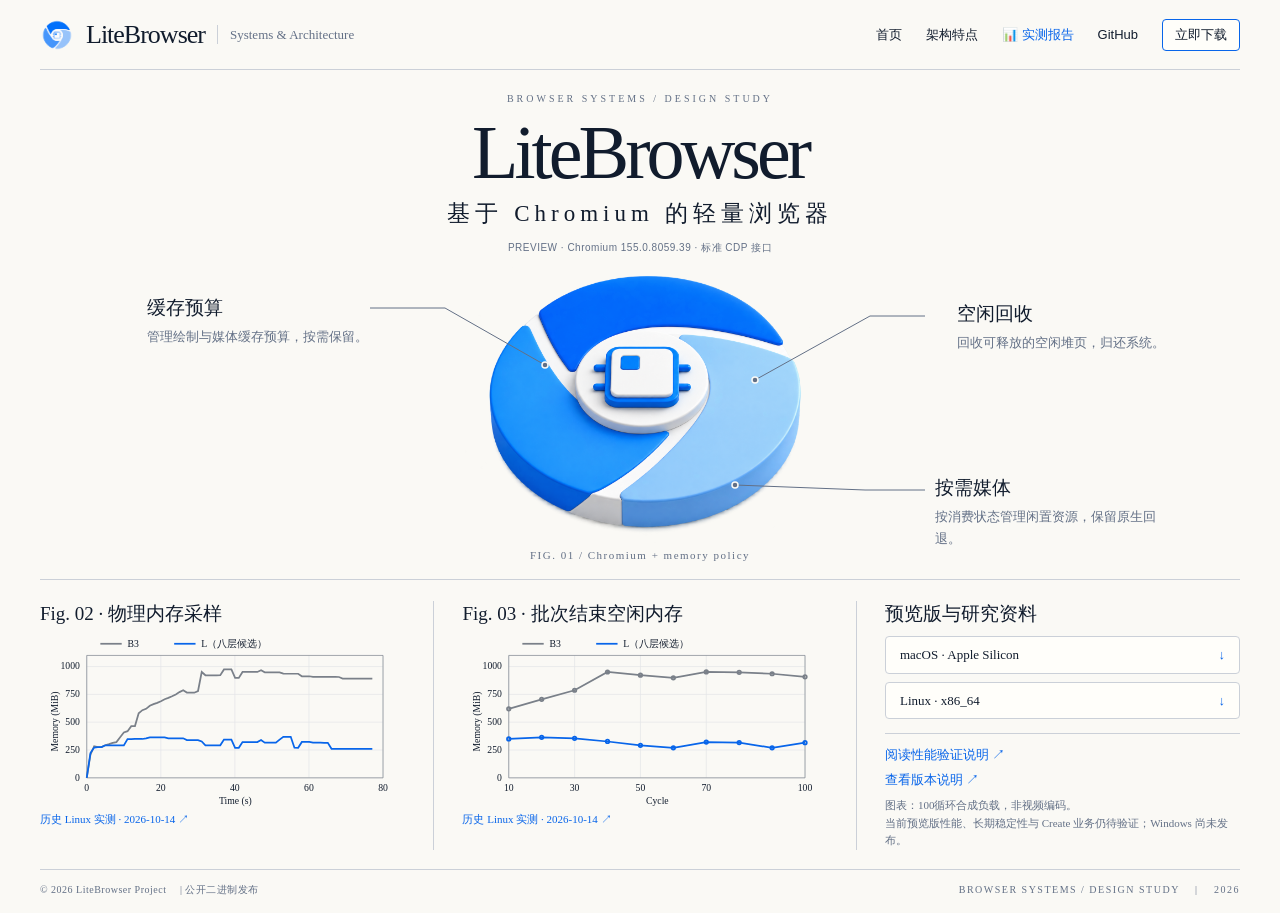
==== commit 5813786d: "Plot archived Linux measurements with public sample provenance" ====
--- a/index.html
+++ b/index.html
@@ -601,142 +601,189 @@
             FIG. 01 / Chromium + memory policy
           </figcaption>
         </figure>
-        <section class="research" aria-label="示意图与预览版资料">
+        <section class="research" aria-label="历史 Linux 实测与预览版资料">
           <figure class="chart-panel">
             <h2>
-              Fig. 02 · 内存占用趋势
+              Fig. 02 · 物理内存采样
             </h2>
-            <svg class="chart" viewBox="0 0 360 175" role="img" aria-labelledby="trend-title trend-desc">
-              <title id="trend-title">
-                内存占用趋势示意图，非实测数据
+            <svg class="chart" viewBox="0 0 360 175" role="img" aria-labelledby="history-2-title history-2-desc">
+              <title id="history-2-title">
+                物理内存采样，历史 Linux 实测，2026-10-14
               </title>
-              <desc id="trend-desc">
-                横轴归一化时间，纵轴归一化内存。灰线代表基线示意，蓝线代表 LiteBrowser 策略示意；曲线仅用于解释设计意图，不表示发行版测量结果。
+              <desc id="history-2-desc">
+                100循环 TypedArray 与 Blob 合成负载。灰线 B3 原始基线，蓝线 L 八层候选。纵轴 cgroup memory.current，单位 MiB；横轴Time (s)。全部原始采样点依次连线，非当前发行版性能结论。
               </desc>
               <g class="grid">
-                <path d="M40 20H345M40 62H345M40 104H345M40 146H345M101 20V146M162 20V146M223 20V146M284 20V146"/>
+                <path d="M40 146.000H345"/>
+                <path d="M40 117.364H345"/>
+                <path d="M40 88.727H345"/>
+                <path d="M40 60.091H345"/>
+                <path d="M40 31.455H345"/>
+                <path d="M40.000 20V146"/>
+                <path d="M116.250 20V146"/>
+                <path d="M192.500 20V146"/>
+                <path d="M268.750 20V146"/>
+                <path d="M345.000 20V146"/>
               </g>
               <path class="axis" fill="none" d="M40 20H345V146H40Z"/>
               <g>
-                <text x="31" y="149" text-anchor="end">
-                  0.0
-                </text>
-                <text x="31" y="107" text-anchor="end">
-                  0.5
-                </text>
-                <text x="31" y="65" text-anchor="end">
-                  1.0
-                </text>
-                <text x="31" y="23" text-anchor="end">
-                  1.5
-                </text>
-                <text x="40" y="160" text-anchor="middle">
+                <text x="33" y="149.000" text-anchor="end">
                   0
                 </text>
-                <text x="101" y="160" text-anchor="middle">
-                  0.2
-                </text>
-                <text x="162" y="160" text-anchor="middle">
-                  0.4
-                </text>
-                <text x="223" y="160" text-anchor="middle">
-                  0.6
-                </text>
-                <text x="284" y="160" text-anchor="middle">
-                  0.8
-                </text>
-                <text x="345" y="160" text-anchor="middle">
-                  1.0
+                <text x="33" y="120.364" text-anchor="end">
+                  250
+                </text>
+                <text x="33" y="91.727" text-anchor="end">
+                  500
+                </text>
+                <text x="33" y="63.091" text-anchor="end">
+                  750
+                </text>
+                <text x="33" y="34.455" text-anchor="end">
+                  1000
+                </text>
+                <text x="40.000" y="160" text-anchor="middle">
+                  0
+                </text>
+                <text x="116.250" y="160" text-anchor="middle">
+                  20
+                </text>
+                <text x="192.500" y="160" text-anchor="middle">
+                  40
+                </text>
+                <text x="268.750" y="160" text-anchor="middle">
+                  60
+                </text>
+                <text x="345.000" y="160" text-anchor="middle">
+                  80
                 </text>
                 <text x="193" y="173" text-anchor="middle">
-                  Normalized time
-                </text>
-                <text transform="translate(11 88) rotate(-90)" text-anchor="middle">
-                  Normalized memory
+                  Time (s)
+                </text>
+                <text transform="translate(10 88) rotate(-90)" text-anchor="middle">
+                  Memory (MiB)
                 </text>
               </g>
-              <path class="baseline" d="M40 146L51 135L62 128L73 120L84 119L95 108L106 111L117 100L128 101L139 91L150 94L161 84L172 85L183 76L194 78L205 70L216 72L227 65L238 69L249 62L260 64L271 57L282 61L293 53L304 59L315 51L326 54L337 48L345 50"/>
-              <path class="lite" d="M40 146L51 139L62 134L73 129L84 127L95 122L106 121L117 116L128 117L139 112L150 114L161 109L172 110L183 107L194 109L205 105L216 108L227 105L238 107L249 104L260 106L271 103L282 106L293 103L304 106L315 103L326 105L337 102L345 104"/>
-              <g aria-label="图例：灰线 Baseline，蓝线 LiteBrowser">
-                <path class="baseline" d="M54 33H76"/>
-                <text x="82" y="36">
-                  Baseline
-                </text>
-                <path class="lite" d="M54 47H76"/>
-                <text x="82" y="50">
-                  LiteBrowser
+              <path class="baseline" data-series="B3" data-samples="78" d="M40.000 146.000 L43.833 122.051 L47.651 113.481 L51.469 114.419 L55.287 114.365 L59.105 112.441 L62.920 111.344 L66.738 109.998 L70.556 109.237 L74.374 104.288 L78.193 99.333 L82.011 97.981 L85.829 92.762 L89.648 92.762 L93.466 79.503 L97.284 76.368 L101.102 74.950 L104.920 71.762 L108.739 70.136 L112.557 68.816 L116.374 67.190 L120.192 65.158 L124.008 63.725 L127.826 62.085 L131.644 60.176 L135.462 57.762 L139.280 55.846 L143.099 58.228 L146.917 58.342 L150.735 58.342 L154.553 56.647 L158.372 37.061 L162.191 40.420 L166.009 40.470 L169.827 40.470 L173.645 40.498 L177.463 40.346 L181.281 34.393 L185.099 34.394 L188.917 34.430 L192.735 43.023 L196.553 43.092 L200.371 37.020 L204.189 37.012 L208.007 37.012 L211.825 37.030 L215.643 37.032 L219.461 35.312 L223.279 37.411 L227.097 37.411 L230.915 37.411 L234.733 37.411 L238.551 37.411 L242.369 38.787 L246.187 38.861 L250.005 38.861 L253.823 38.861 L257.641 38.861 L261.459 41.442 L265.277 41.442 L269.095 41.442 L272.913 42.018 L276.731 41.992 L280.548 42.006 L284.366 42.153 L288.184 42.153 L292.002 42.153 L295.820 42.169 L299.638 42.206 L303.456 43.843 L307.274 43.866 L311.092 43.873 L314.910 43.875 L318.728 43.875 L322.546 43.875 L326.363 43.875 L330.181 43.848 L333.999 43.919"/>
+              <path class="lite" data-series="Candidate_L" data-samples="78" d="M40.000 146.000 L43.823 120.520 L47.641 114.834 L51.459 114.438 L55.277 114.411 L59.095 112.463 L62.913 112.466 L66.731 112.466 L70.549 112.595 L74.367 112.595 L78.185 112.595 L82.002 106.127 L85.820 106.038 L89.638 106.009 L93.456 106.024 L97.274 106.027 L101.092 105.323 L104.910 104.323 L108.728 104.323 L112.546 104.346 L116.364 104.346 L120.181 104.301 L123.999 105.263 L127.817 105.263 L131.635 105.270 L135.453 105.270 L139.271 105.289 L143.089 107.126 L146.907 107.126 L150.725 107.127 L154.543 107.127 L158.361 108.599 L162.179 112.597 L165.997 112.689 L169.815 112.695 L173.631 112.663 L177.449 112.498 L181.267 106.616 L185.085 106.616 L188.903 106.616 L192.721 115.084 L196.539 115.123 L200.358 109.120 L204.179 109.120 L207.997 109.125 L211.815 109.133 L215.633 109.135 L219.451 107.071 L223.269 109.742 L227.087 109.742 L230.904 109.742 L234.722 109.742 L238.540 106.677 L242.358 103.747 L246.176 103.759 L249.994 103.759 L253.812 115.041 L257.630 115.094 L261.448 109.048 L265.266 109.048 L269.083 109.058 L272.901 109.782 L276.719 109.782 L280.537 109.731 L284.355 109.925 L288.173 109.950 L291.991 116.076 L295.809 116.076 L299.627 116.076 L303.445 116.113 L307.263 116.113 L311.081 116.116 L314.899 116.116 L318.717 116.116 L322.534 116.144 L326.352 116.154 L330.170 116.156 L333.988 116.211"/>
+              <g aria-label="图例：灰线 B3 原始基线；蓝线 L 八层候选">
+
+                <path class="baseline" d="M54 8H76"/>
+                <text x="82" y="11">
+                  B3
+                </text>
+                <path class="lite" d="M130 8H152"/>
+                <text x="158" y="11">
+                  L（八层候选）
                 </text>
               </g>
             </svg>
             <figcaption class="illustration-note">
-              示意图 · 非实测数据
+              <a href="assets/benchmark-data.json" download>
+                历史 Linux 实测 · 2026-10-14 ↗
+              </a>
             </figcaption>
           </figure>
           <figure class="chart-panel">
             <h2>
-              Fig. 03 · 多轮任务残留
+              Fig. 03 · 批次结束空闲内存
             </h2>
-            <svg class="chart" viewBox="0 0 360 175" role="img" aria-labelledby="cycle-title cycle-desc">
-              <title id="cycle-title">
-                多轮任务残留示意图，非实测数据
+            <svg class="chart" viewBox="0 0 360 175" role="img" aria-labelledby="history-3-title history-3-desc">
+              <title id="history-3-title">
+                批次结束空闲内存，历史 Linux 实测，2026-10-14
               </title>
-              <desc id="cycle-desc">
-                横轴任务轮次，纵轴归一化内存。灰线为基线示意，蓝线为 LiteBrowser 策略示意。两条曲线用于说明研究方向，非当前版本性能或无泄漏证明。
+              <desc id="history-3-desc">
+                100循环 TypedArray 与 Blob 合成负载。灰线 B3 原始基线，蓝线 L 八层候选。纵轴 cgroup memory.current，单位 MiB；横轴Cycle。全部原始采样点依次连线，非当前发行版性能结论。
               </desc>
               <g class="grid">
-                <path d="M40 20H345M40 62H345M40 104H345M40 146H345M116 20V146M192 20V146M268 20V146"/>
+                <path d="M40 146.000H345"/>
+                <path d="M40 117.364H345"/>
+                <path d="M40 88.727H345"/>
+                <path d="M40 60.091H345"/>
+                <path d="M40 31.455H345"/>
+                <path d="M40.000 20V146"/>
+                <path d="M107.778 20V146"/>
+                <path d="M175.556 20V146"/>
+                <path d="M243.333 20V146"/>
+                <path d="M345.000 20V146"/>
               </g>
               <path class="axis" fill="none" d="M40 20H345V146H40Z"/>
               <g>
-                <text x="31" y="149" text-anchor="end">
-                  0.0
-                </text>
-                <text x="31" y="107" text-anchor="end">
-                  0.5
-                </text>
-                <text x="31" y="65" text-anchor="end">
-                  1.0
-                </text>
-                <text x="31" y="23" text-anchor="end">
-                  1.5
-                </text>
-                <text x="40" y="160" text-anchor="middle">
+                <text x="33" y="149.000" text-anchor="end">
                   0
                 </text>
-                <text x="116" y="160" text-anchor="middle">
-                  5
-                </text>
-                <text x="192" y="160" text-anchor="middle">
+                <text x="33" y="120.364" text-anchor="end">
+                  250
+                </text>
+                <text x="33" y="91.727" text-anchor="end">
+                  500
+                </text>
+                <text x="33" y="63.091" text-anchor="end">
+                  750
+                </text>
+                <text x="33" y="34.455" text-anchor="end">
+                  1000
+                </text>
+                <text x="40.000" y="160" text-anchor="middle">
                   10
                 </text>
-                <text x="268" y="160" text-anchor="middle">
-                  15
-                </text>
-                <text x="345" y="160" text-anchor="middle">
-                  20
+                <text x="107.778" y="160" text-anchor="middle">
+                  30
+                </text>
+                <text x="175.556" y="160" text-anchor="middle">
+                  50
+                </text>
+                <text x="243.333" y="160" text-anchor="middle">
+                  70
+                </text>
+                <text x="345.000" y="160" text-anchor="middle">
+                  100
                 </text>
                 <text x="193" y="173" text-anchor="middle">
                   Cycle
                 </text>
-                <text transform="translate(11 88) rotate(-90)" text-anchor="middle">
-                  Normalized memory
+                <text transform="translate(10 88) rotate(-90)" text-anchor="middle">
+                  Memory (MiB)
                 </text>
               </g>
-              <path class="baseline" d="M40 146L55 131L70 125L85 118L100 120L115 110L130 108L145 101L160 103L175 93L190 91L205 84L220 86L235 77L250 70L265 72L280 62L295 65L310 58L325 57L340 52L345 53"/>
-              <path class="lite" d="M40 146L55 137L70 133L85 132L100 129L115 130L130 126L145 127L160 125L175 128L190 125L205 127L220 123L235 126L250 124L265 127L280 123L295 125L310 123L325 126L340 122L345 123"/>
-              <g aria-label="图例：灰线 Baseline，蓝线 LiteBrowser">
-                <path class="baseline" d="M54 33H76"/>
-                <text x="82" y="36">
-                  Baseline
-                </text>
-                <path class="lite" d="M54 47H76"/>
-                <text x="82" y="50">
-                  LiteBrowser
+              <path class="baseline" data-series="B3" data-samples="10" d="M40.000 74.950 L73.889 65.158 L107.778 55.846 L141.667 37.061 L175.556 40.346 L209.444 43.092 L243.333 37.032 L277.222 37.411 L311.111 38.861 L345.000 41.992"/>
+              <circle class="sample-point baseline" cx="40.000" cy="74.950" r="1.8"/>
+              <circle class="sample-point baseline" cx="73.889" cy="65.158" r="1.8"/>
+              <circle class="sample-point baseline" cx="107.778" cy="55.846" r="1.8"/>
+              <circle class="sample-point baseline" cx="141.667" cy="37.061" r="1.8"/>
+              <circle class="sample-point baseline" cx="175.556" cy="40.346" r="1.8"/>
+              <circle class="sample-point baseline" cx="209.444" cy="43.092" r="1.8"/>
+              <circle class="sample-point baseline" cx="243.333" cy="37.032" r="1.8"/>
+              <circle class="sample-point baseline" cx="277.222" cy="37.411" r="1.8"/>
+              <circle class="sample-point baseline" cx="311.111" cy="38.861" r="1.8"/>
+              <circle class="sample-point baseline" cx="345.000" cy="41.992" r="1.8"/>
+              <path class="lite" data-series="Candidate_L" data-samples="10" d="M40.000 106.027 L73.889 104.301 L107.778 105.289 L141.667 108.599 L175.556 112.498 L209.444 115.123 L243.333 109.135 L277.222 109.742 L311.111 115.094 L345.000 109.782"/>
+              <circle class="sample-point lite" cx="40.000" cy="106.027" r="1.8"/>
+              <circle class="sample-point lite" cx="73.889" cy="104.301" r="1.8"/>
+              <circle class="sample-point lite" cx="107.778" cy="105.289" r="1.8"/>
+              <circle class="sample-point lite" cx="141.667" cy="108.599" r="1.8"/>
+              <circle class="sample-point lite" cx="175.556" cy="112.498" r="1.8"/>
+              <circle class="sample-point lite" cx="209.444" cy="115.123" r="1.8"/>
+              <circle class="sample-point lite" cx="243.333" cy="109.135" r="1.8"/>
+              <circle class="sample-point lite" cx="277.222" cy="109.742" r="1.8"/>
+              <circle class="sample-point lite" cx="311.111" cy="115.094" r="1.8"/>
+              <circle class="sample-point lite" cx="345.000" cy="109.782" r="1.8"/>
+              <g aria-label="图例：灰线 B3 原始基线；蓝线 L 八层候选">
+
+                <path class="baseline" d="M54 8H76"/>
+                <text x="82" y="11">
+                  B3
+                </text>
+                <path class="lite" d="M130 8H152"/>
+                <text x="158" y="11">
+                  L（八层候选）
                 </text>
               </g>
             </svg>
             <figcaption class="illustration-note">
-              示意图 · 非实测数据
+              <a href="assets/benchmark-data.json" download>
+                历史 Linux 实测 · 2026-10-14 ↗
+              </a>
             </figcaption>
           </figure>
           <aside class="downloads" aria-labelledby="downloads-title">
@@ -776,7 +823,7 @@
               </a>
             </div>
             <p class="platform-note">
-              各平台构建与测试结论分别说明。
+              图表：100循环合成负载，非视频编码。
               <br>
               当前预览版性能、长期稳定性与 Create 业务仍待验证；Windows 尚未发布。
             </p>
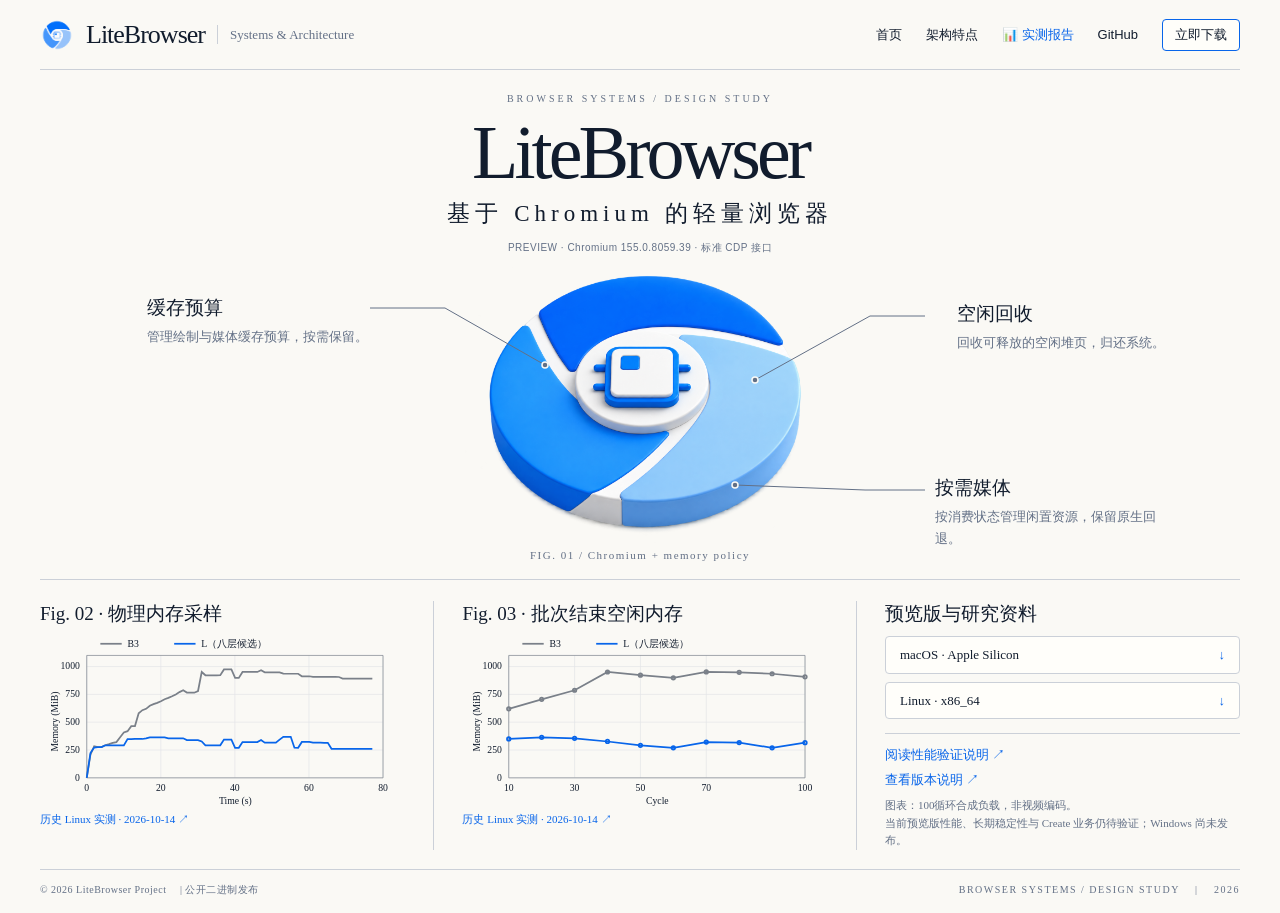
==== commit f88ce483: "Deliver identical brand artwork using lossless WebP" ====
--- a/index.html
+++ b/index.html
@@ -528,7 +528,10 @@
     <div class="page">
       <header class="topbar">
         <a class="brand" href="index.html">
-          <img class="brand-image" src="assets/logo.png" alt="LiteBrowser 标志" width="34" height="34">
+          <picture>
+            <source srcset="assets/logo.webp" type="image/webp">
+            <img class="brand-image" src="assets/logo.png" alt="LiteBrowser 标志" width="34" height="34">
+          </picture>
           <span class="brand-name">
             LiteBrowser
           </span>
@@ -572,7 +575,10 @@
           </p>
         </section>
         <figure class="visual" id="features" aria-label="Chromium 内存与媒体策略示意">
-          <img class="brand-image hero-image" src="assets/hero-chip.png" alt="蓝色三瓣 Chromium 圆底与中央白色芯片的立体图" width="1448" height="1086">
+          <picture>
+            <source srcset="assets/hero-chip.webp" type="image/webp">
+            <img class="brand-image hero-image" src="assets/hero-chip.png" alt="蓝色三瓣 Chromium 圆底与中央白色芯片的立体图" width="1448" height="1086">
+          </picture>
           <svg class="leaders" viewBox="0 0 1050 310" preserveAspectRatio="none" aria-hidden="true">
             <path d="M255 53H330L430 110M810 61H755L640 125M810 235H750L620 230"/>
             <circle cx="430" cy="110" r="3"/>
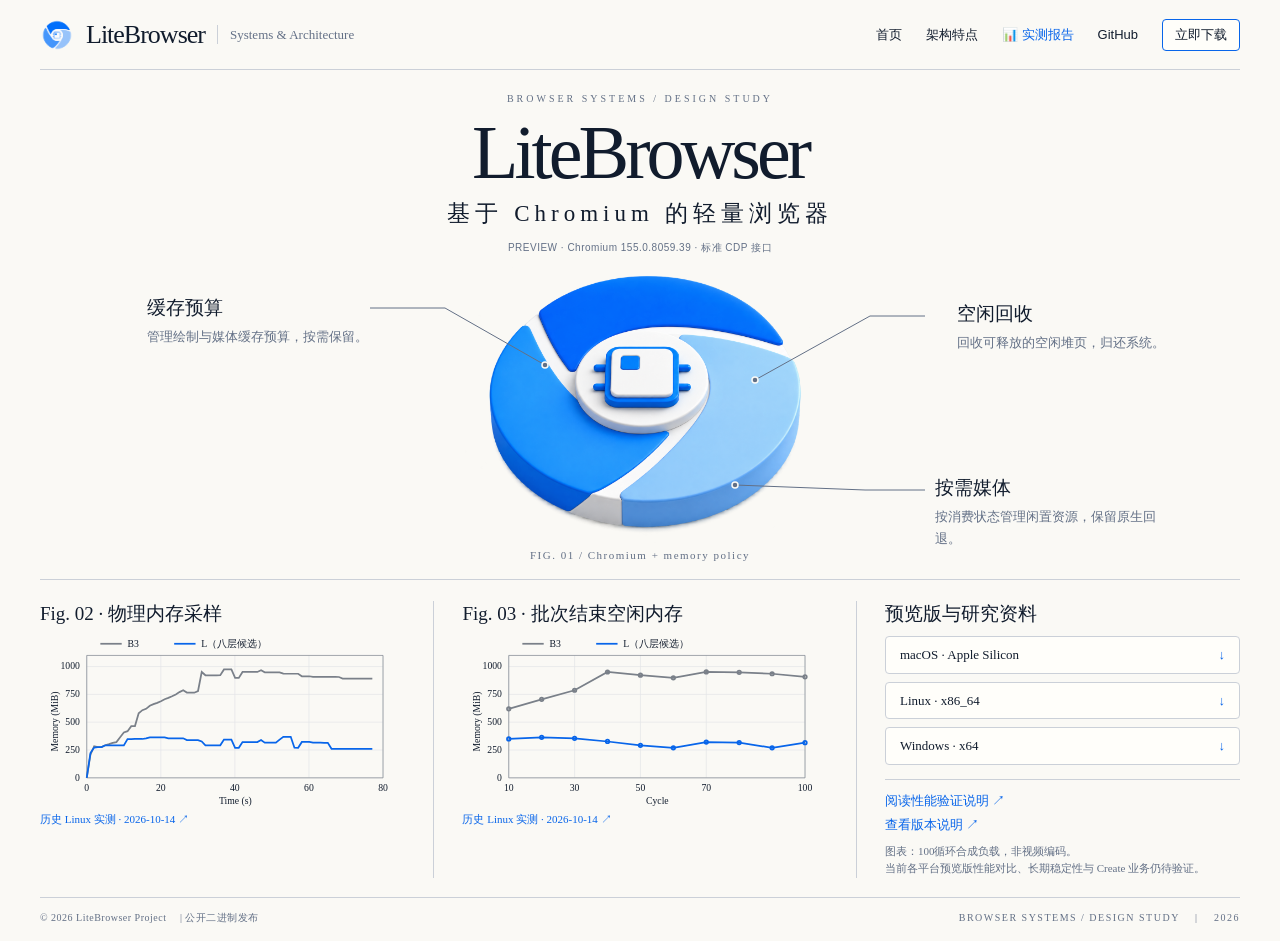
==== commit 964f14b2: "Add Windows x64 1.0.0 Preview 1 download and release documentation" ====
--- a/index.html
+++ b/index.html
@@ -813,6 +813,14 @@
                   ↓
                 </span>
               </a>
+              <a class="button button--full" href="https://github.com/hikariCodeAi/litebrowser/releases/tag/windows-x64-1.0.0-preview.1">
+                <span class="platform">
+                  Windows · x64
+                </span>
+                <span class="arrow" aria-hidden="true">
+                  ↓
+                </span>
+              </a>
             </div>
             <div class="resources">
               <a href="https://github.com/hikariCodeAi/litebrowser/blob/main/docs/performance-report.md">
@@ -831,7 +839,7 @@
             <p class="platform-note">
               图表：100循环合成负载，非视频编码。
               <br>
-              当前预览版性能、长期稳定性与 Create 业务仍待验证；Windows 尚未发布。
+              当前各平台预览版性能对比、长期稳定性与 Create 业务仍待验证。
             </p>
           </aside>
         </section>
